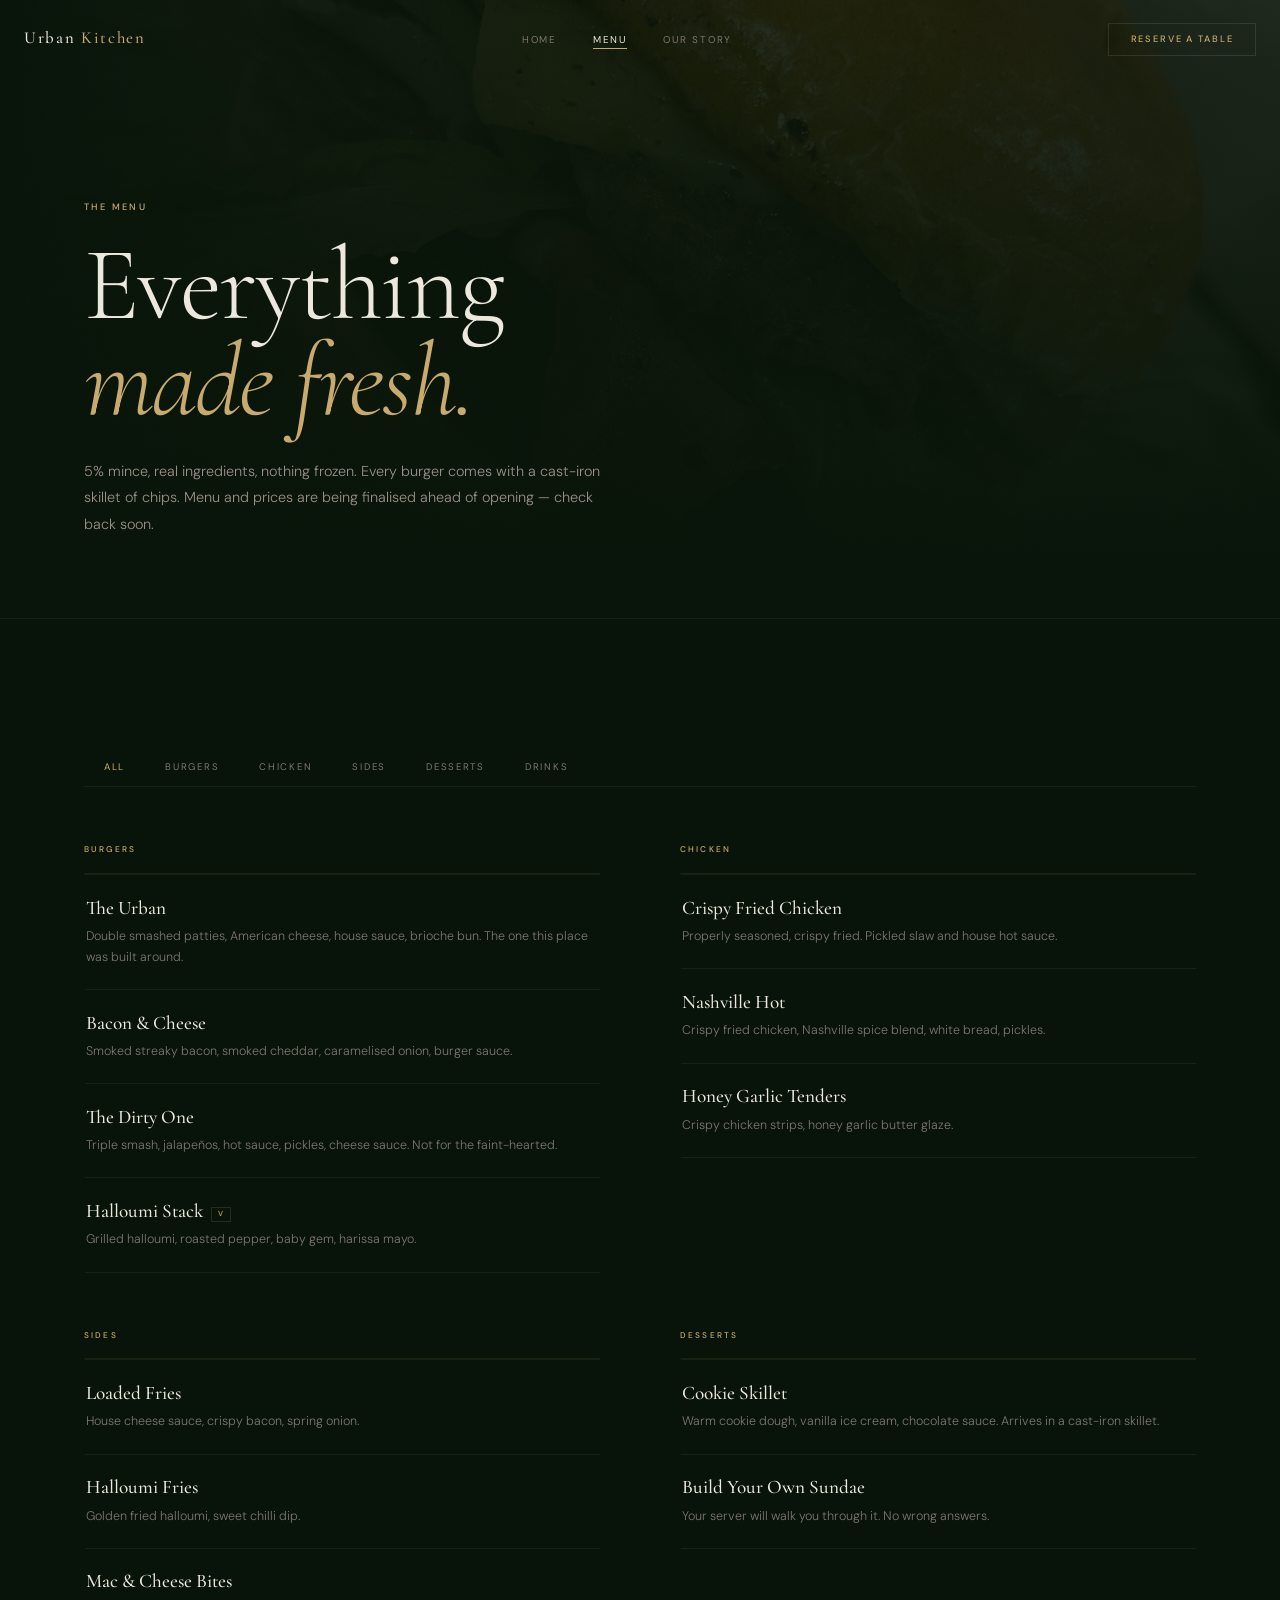
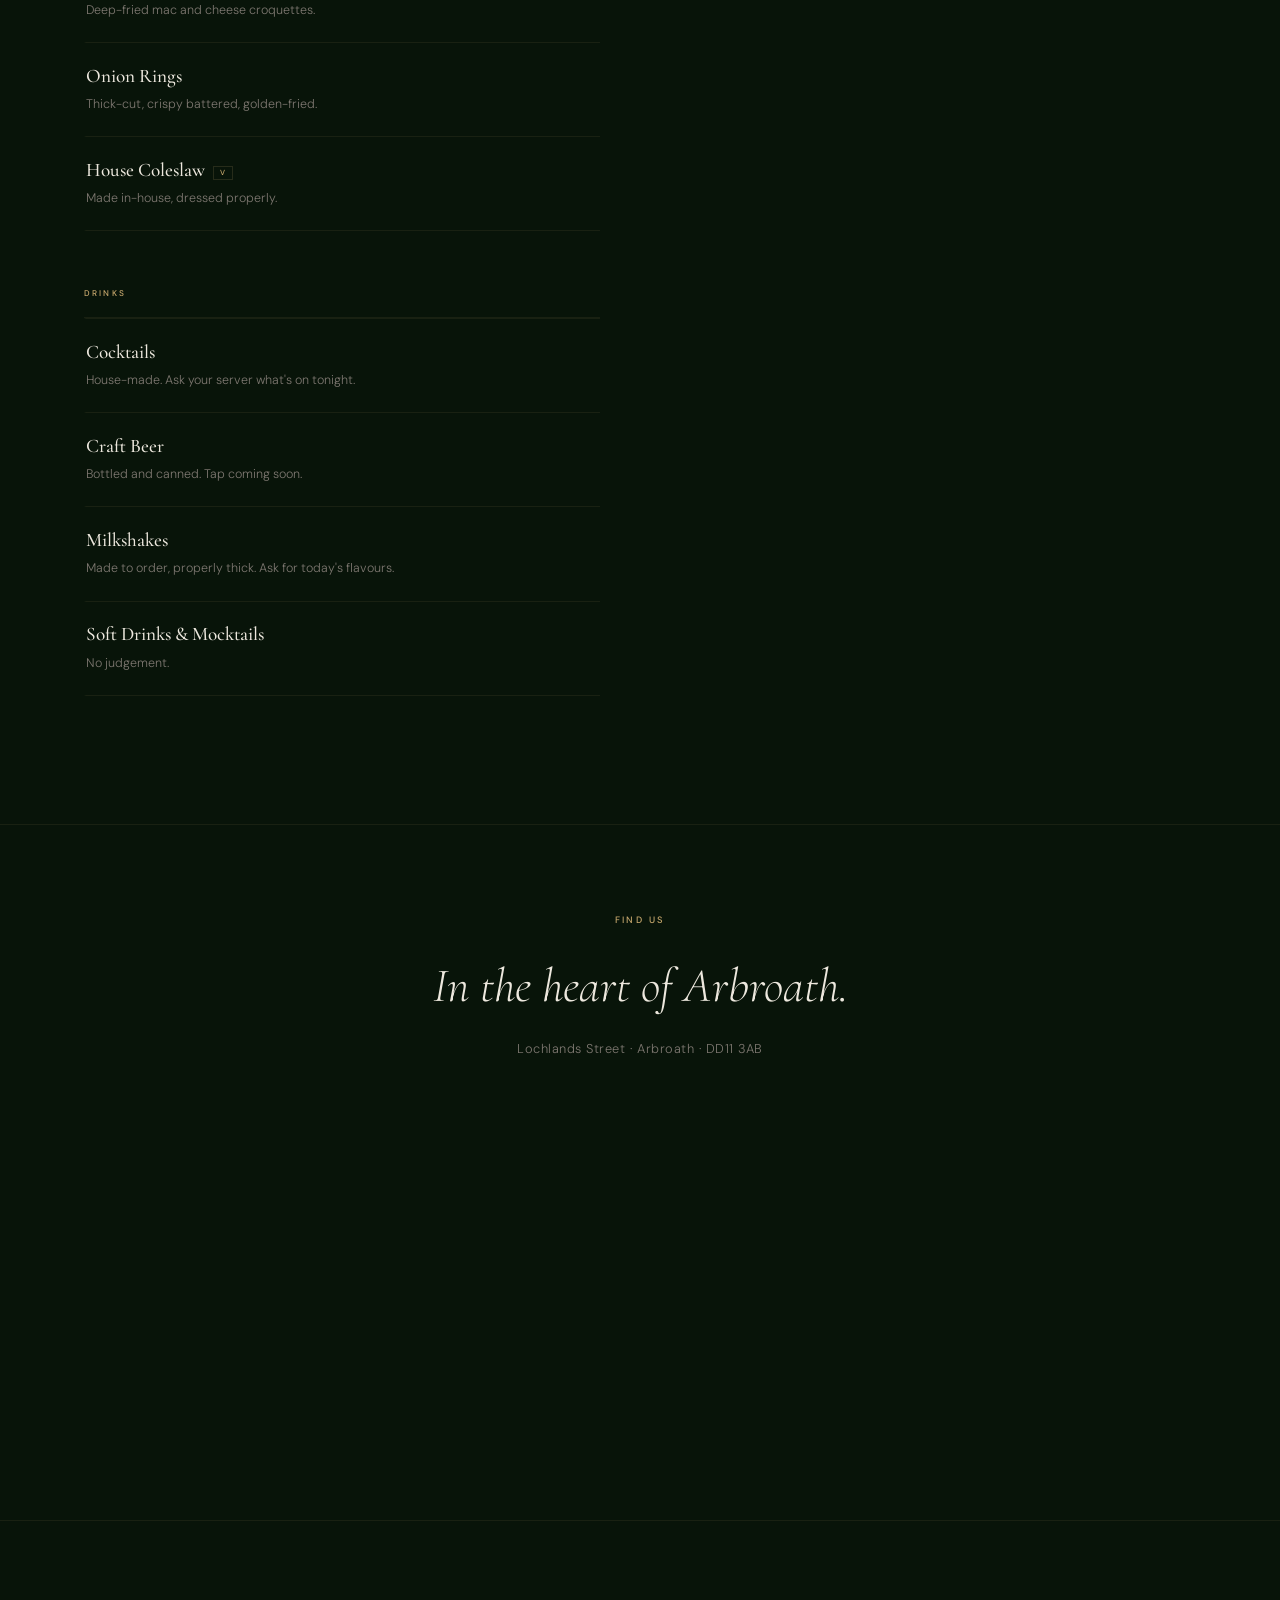
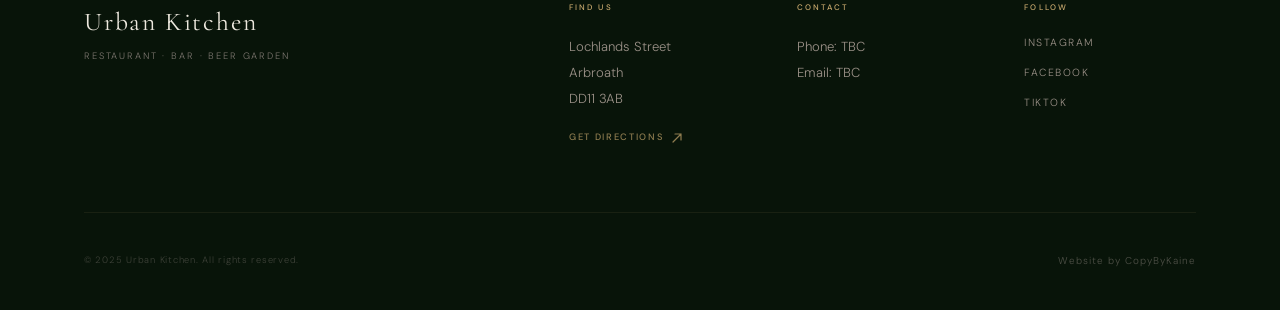
==== menu.html @ 7e3f3973 "feat: split into multi-page site (Home / Menu / Our Story) + map - Extract shared CSS to styles.css " ====
<!DOCTYPE html>
<html lang="en">
<head>
  <meta charset="UTF-8">
  <meta name="viewport" content="width=device-width, initial-scale=1.0">
  <meta name="robots" content="noindex, nofollow">
  <meta name="description" content="The Urban Kitchen menu — smash burgers, crispy fried chicken, loaded fries, desserts and drinks. Arbroath.">
  <meta name="theme-color" content="#081409">
  <title>Menu — Urban Kitchen, Arbroath</title>

  <link rel="preconnect" href="https://fonts.googleapis.com">
  <link rel="preconnect" href="https://fonts.gstatic.com" crossorigin>
  <link href="https://fonts.googleapis.com/css2?family=Cormorant+Garamond:ital,wght@0,300;0,400;0,500;0,600;1,300;1,400;1,500;1,600&family=DM+Sans:opsz,wght@9..40,300;9..40,400;9..40,500&display=swap" rel="stylesheet">
  <link rel="stylesheet" href="styles.css">
</head>
<body>

  <!-- NAV -->
  <nav class="nav scrolled" id="site-nav" aria-label="Site navigation">
    <a href="index.html" class="nav__logo">Urban <em>Kitchen</em></a>
    <ul class="nav__links">
      <li><a href="index.html">Home</a></li>
      <li><a href="menu.html" class="is-active">Menu</a></li>
      <li><a href="story.html">Our Story</a></li>
    </ul>
    <div class="nav__right">
      <a href="https://api.leadconnectorhq.com/widget/booking/ij1mbfDBCn9wXz13ZR1b" target="_blank" rel="noopener noreferrer" class="nav__book">Reserve a Table</a>
    </div>
    <button class="nav__burger" id="burger" aria-label="Open menu" aria-expanded="false" aria-controls="mobile-overlay">
      <span></span><span></span><span></span>
    </button>
  </nav>

  <!-- Mobile overlay -->
  <div class="overlay" id="mobile-overlay" role="dialog" aria-modal="true" aria-label="Navigation">
    <button class="overlay__close" id="overlay-close" aria-label="Close menu">&#x2715;</button>
    <a href="index.html" data-close>Home</a>
    <a href="menu.html"  data-close>Menu</a>
    <a href="story.html" data-close>Our Story</a>
    <a href="https://api.leadconnectorhq.com/widget/booking/ij1mbfDBCn9wXz13ZR1b" target="_blank" rel="noopener noreferrer" data-close class="overlay__cta">Reserve a Table</a>
  </div>


  <!-- PAGE HERO -->
  <header class="page-hero grain" aria-labelledby="menu-h1">
    <div class="page-hero__bg" style="background-image:url('bacon burger.jpg')" aria-hidden="true"></div>
    <div class="container page-hero__inner">
      <span class="eyebrow fu">The Menu</span>
      <h1 class="page-hero__title" id="menu-h1">
        Everything<br><em>made fresh.</em>
      </h1>
      <p class="page-hero__sub fu">
        5% mince, real ingredients, nothing frozen. Every burger comes with a
        cast-iron skillet of chips. Menu and prices are being finalised ahead of
        opening — check back soon.
      </p>
    </div>
  </header>


  <!-- MENU -->
  <section class="menu-wrap" id="menu" aria-label="Full menu">
    <div class="container">

      <div class="menu__tabs" role="tablist" aria-label="Filter menu by category">
        <button class="menu__tab active" role="tab" aria-selected="true"  data-filter="all">All</button>
        <button class="menu__tab" role="tab" aria-selected="false" data-filter="burgers">Burgers</button>
        <button class="menu__tab" role="tab" aria-selected="false" data-filter="chicken">Chicken</button>
        <button class="menu__tab" role="tab" aria-selected="false" data-filter="sides">Sides</button>
        <button class="menu__tab" role="tab" aria-selected="false" data-filter="desserts">Desserts</button>
        <button class="menu__tab" role="tab" aria-selected="false" data-filter="drinks">Drinks</button>
      </div>

      <div class="menu__body">

        <!-- BURGERS -->
        <div class="menu-cat" data-section="burgers">
          <p class="menu-cat__label">Burgers</p>
          <ul class="menu-list">
            <li class="menu-item">
              <p class="menu-item__name">The Urban</p>
              <p class="menu-item__desc">Double smashed patties, American cheese, house sauce, brioche bun. The one this place was built around.</p>
            </li>
            <li class="menu-item">
              <p class="menu-item__name">Bacon &amp; Cheese</p>
              <p class="menu-item__desc">Smoked streaky bacon, smoked cheddar, caramelised onion, burger sauce.</p>
            </li>
            <li class="menu-item">
              <p class="menu-item__name">The Dirty One</p>
              <p class="menu-item__desc">Triple smash, jalape&ntilde;os, hot sauce, pickles, cheese sauce. Not for the faint-hearted.</p>
            </li>
            <li class="menu-item">
              <p class="menu-item__name">Halloumi Stack <span class="badge">V</span></p>
              <p class="menu-item__desc">Grilled halloumi, roasted pepper, baby gem, harissa mayo.</p>
            </li>
          </ul>
        </div>

        <!-- CHICKEN -->
        <div class="menu-cat" data-section="chicken">
          <p class="menu-cat__label">Chicken</p>
          <ul class="menu-list">
            <li class="menu-item">
              <p class="menu-item__name">Crispy Fried Chicken</p>
              <p class="menu-item__desc">Properly seasoned, crispy fried. Pickled slaw and house hot sauce.</p>
            </li>
            <li class="menu-item">
              <p class="menu-item__name">Nashville Hot</p>
              <p class="menu-item__desc">Crispy fried chicken, Nashville spice blend, white bread, pickles.</p>
            </li>
            <li class="menu-item">
              <p class="menu-item__name">Honey Garlic Tenders</p>
              <p class="menu-item__desc">Crispy chicken strips, honey garlic butter glaze.</p>
            </li>
          </ul>
        </div>

        <!-- SIDES -->
        <div class="menu-cat" data-section="sides">
          <p class="menu-cat__label">Sides</p>
          <ul class="menu-list">
            <li class="menu-item">
              <p class="menu-item__name">Loaded Fries</p>
              <p class="menu-item__desc">House cheese sauce, crispy bacon, spring onion.</p>
            </li>
            <li class="menu-item">
              <p class="menu-item__name">Halloumi Fries</p>
              <p class="menu-item__desc">Golden fried halloumi, sweet chilli dip.</p>
            </li>
            <li class="menu-item">
              <p class="menu-item__name">Mac &amp; Cheese Bites</p>
              <p class="menu-item__desc">Deep-fried mac and cheese croquettes.</p>
            </li>
            <li class="menu-item">
              <p class="menu-item__name">Onion Rings</p>
              <p class="menu-item__desc">Thick-cut, crispy battered, golden-fried.</p>
            </li>
            <li class="menu-item">
              <p class="menu-item__name">House Coleslaw <span class="badge">V</span></p>
              <p class="menu-item__desc">Made in-house, dressed properly.</p>
            </li>
          </ul>
        </div>

        <!-- DESSERTS -->
        <div class="menu-cat" data-section="desserts">
          <p class="menu-cat__label">Desserts</p>
          <ul class="menu-list">
            <li class="menu-item">
              <p class="menu-item__name">Cookie Skillet</p>
              <p class="menu-item__desc">Warm cookie dough, vanilla ice cream, chocolate sauce. Arrives in a cast-iron skillet.</p>
            </li>
            <li class="menu-item">
              <p class="menu-item__name">Build Your Own Sundae</p>
              <p class="menu-item__desc">Your server will walk you through it. No wrong answers.</p>
            </li>
          </ul>
        </div>

        <!-- DRINKS -->
        <div class="menu-cat" data-section="drinks">
          <p class="menu-cat__label">Drinks</p>
          <ul class="menu-list">
            <li class="menu-item">
              <p class="menu-item__name">Cocktails</p>
              <p class="menu-item__desc">House-made. Ask your server what's on tonight.</p>
            </li>
            <li class="menu-item">
              <p class="menu-item__name">Craft Beer</p>
              <p class="menu-item__desc">Bottled and canned. Tap coming soon.</p>
            </li>
            <li class="menu-item">
              <p class="menu-item__name">Milkshakes</p>
              <p class="menu-item__desc">Made to order, properly thick. Ask for today's flavours.</p>
            </li>
            <li class="menu-item">
              <p class="menu-item__name">Soft Drinks &amp; Mocktails</p>
              <p class="menu-item__desc">No judgement.</p>
            </li>
          </ul>
        </div>

      </div><!-- /menu__body -->
    </div>
  </section>


  <!-- MAP — find us -->
  <section class="map-section" aria-labelledby="map-h2">
    <div class="container">
      <div class="map-section__hd">
        <span class="eyebrow fu">Find Us</span>
        <h2 class="map-section__title fu" id="map-h2">In the heart of Arbroath.</h2>
        <p class="map-section__addr fu">Lochlands Street &middot; Arbroath &middot; DD11 3AB</p>
      </div>
    </div>
    <div class="map-embed">
      <iframe
        src="https://www.google.com/maps/embed?pb=!1m18!1m12!1m3!1d270.77246040102426!2d-2.592514454040953!3d56.55994245155398!2m3!1f0!2f0!3f0!3m2!1i1024!2i768!4f13.1!3m3!1m2!1s0x48868d01b06138b3%3A0x913e512401b56e93!2sUrban%20Kitchen%20Co.!5e0!3m2!1sen!2suk!4v1789481723830!5m2!1sen!2suk"
        title="Urban Kitchen location on Google Maps"
        allowfullscreen=""
        loading="lazy"
        referrerpolicy="strict-origin-when-cross-origin"></iframe>
    </div>
  </section>


  <!-- FOOTER -->
  <footer class="footer" id="contact">
    <div class="container">
      <div class="footer__grid">
        <div>
          <p class="footer__brand-name">Urban Kitchen</p>
          <p class="footer__brand-tag">Restaurant &middot; Bar &middot; Beer Garden</p>
        </div>
        <div>
          <p class="footer__col-head">Find Us</p>
          <address class="footer__address">
            Lochlands Street<br>
            Arbroath<br>
            DD11 3AB
          </address>
          <a href="https://maps.app.goo.gl/YBmHEdn59qhEpRiz7" target="_blank" rel="noopener noreferrer" class="footer__directions">
            Get Directions
            <svg width="10" height="10" viewBox="0 0 10 10" fill="none" aria-hidden="true">
              <path d="M1 9L9 1M9 1H3M9 1V7" stroke="currentColor" stroke-width="1.2" stroke-linecap="round" stroke-linejoin="round"/>
            </svg>
          </a>
        </div>
        <div>
          <p class="footer__col-head">Contact</p>
          <div class="footer__contact">
            <p><a href="tel:TBC">Phone: TBC</a></p>
            <p><a href="mailto:TBC">Email: TBC</a></p>
          </div>
        </div>
        <div>
          <p class="footer__col-head">Follow</p>
          <nav class="footer__socials" aria-label="Social media">
            <a href="https://www.instagram.com/urban.kitchen.arbroath/" target="_blank" rel="noopener noreferrer">Instagram</a>
            <a href="https://www.facebook.com/p/Urban-Kitchen-61561633822384/" target="_blank" rel="noopener noreferrer">Facebook</a>
            <a href="https://www.tiktok.com/@the.tattooed.baker" target="_blank" rel="noopener noreferrer">TikTok</a>
          </nav>
        </div>
      </div>

      <div class="footer__bottom">
        <p class="footer__legal">&copy; 2025 Urban Kitchen. All rights reserved.</p>
        <p class="footer__credit"><a href="https://copybykaine.com" target="_blank" rel="noopener noreferrer">Website by CopyByKaine</a></p>
      </div>
    </div>
  </footer>

  <script src="main.js"></script>
</body>
</html>
---- styles.css ----
/* ================================================
       TOKENS
    ================================================ */
    :root {
      --bg:          #081409;
      --bg-raise:    #0C1D0E;
      --bg-card:     #122A15;
      --gold:        #C8A96E;
      --gold-dim:    rgba(200,169,110,0.08);
      --gold-border: rgba(200,169,110,0.16);
      --text:        #EDE8DE;
      --text-mid:    #9A9087;
      --text-muted:  #7D7770;
      --border:      rgba(200,169,110,0.09);
      --fd:          'Cormorant Garamond', Georgia, serif;
      --fb:          'DM Sans', system-ui, sans-serif;
      --expo:        cubic-bezier(0.87, 0, 0.13, 1);
      --out:         cubic-bezier(0.16, 1, 0.3, 1);
    }

    /* ================================================
       RESET
    ================================================ */
    *, *::before, *::after { box-sizing: border-box; margin: 0; padding: 0; }
    html  { scroll-behavior: smooth; overflow-x: hidden; }
    body  {
      background: var(--bg);
      color: var(--text);
      font-family: var(--fb);
      font-weight: 300;
      line-height: 1.65;
      -webkit-font-smoothing: antialiased;
      overflow-x: hidden;
    }
    img    { display: block; max-width: 100%; height: 100%; object-fit: cover; }
    a      { color: inherit; text-decoration: none; }
    ul     { list-style: none; }
    button { cursor: pointer; background: none; border: none; font: inherit; color: inherit; }
    address { font-style: normal; }

    ::-webkit-scrollbar       { width: 3px; }
    ::-webkit-scrollbar-track { background: var(--bg); }
    ::-webkit-scrollbar-thumb { background: var(--gold-border); }

    /* ================================================
       FOCUS STATES (the invisible expensive stuff)
    ================================================ */
    :focus-visible {
      outline: 2px solid var(--gold);
      outline-offset: 3px;
    }

    /* ================================================
       LAYOUT
    ================================================ */
    .container {
      width: 100%;
      max-width: 1160px;
      margin: 0 auto;
      padding: 0 1.5rem;
    }

    /* ================================================
       TYPE UTILS
    ================================================ */
    .eyebrow {
      font-family: var(--fb);
      font-size: 0.58rem;
      font-weight: 500;
      letter-spacing: 0.26em;
      text-transform: uppercase;
      color: var(--gold);
    }

    /* ================================================
       GRAIN TEXTURE
    ================================================ */
    .grain {
      position: relative;
    }
    .grain::before {
      content: '';
      position: absolute;
      inset: 0;
      pointer-events: none;
      z-index: 3;
      opacity: 0.45;
      background-image: url("data:image/svg+xml,%3Csvg xmlns='http://www.w3.org/2000/svg' width='250' height='250'%3E%3Cfilter id='g'%3E%3CfeTurbulence type='fractalNoise' baseFrequency='0.8' numOctaves='4' stitchTiles='stitch'/%3E%3C/filter%3E%3Crect width='250' height='250' filter='url(%23g)' opacity='0.07'/%3E%3C/svg%3E");
      background-size: 180px 180px;
      mix-blend-mode: overlay;
    }

    /* ================================================
       ANIMATION SYSTEM

       Three types:
       1. .line-reveal  — headline lines slide up from clip mask
       2. .img-reveal   — images sweep in left → right (clip-path)
       3. .fade-up      — soft fade + rise for body text / utility
    ================================================ */

    /* Line reveal: wrap each line in .lr > .lri */
    .lr  { overflow: hidden; display: block; }
    .lri {
      display: block;
      transform: translateY(105%);
      transition: transform 1.1s var(--out);
    }
    .in .lri { transform: translateY(0); }

    /* Stagger helpers for .lri children */
    .in .lri:nth-child(2) { transition-delay: 0.10s; }
    .in .lri:nth-child(3) { transition-delay: 0.18s; }
    .in .lri:nth-child(4) { transition-delay: 0.26s; }

    /* Image reveal: wrap <img> in .ir */
    .ir {
      overflow: hidden;
      position: relative;
    }
    .ir img,
    .ir .ph {
      clip-path: inset(0 100% 0 0);
      transform: scale(1.06);
      transition:
        clip-path 1.5s var(--expo),
        transform  1.5s var(--expo);
      will-change: clip-path, transform;
    }
    .ir.in img,
    .ir.in .ph {
      clip-path: inset(0 0% 0 0);
      transform: scale(1);
    }

    /* Fade-up: for body text, eyebrows, sub-lines
       translateY kept small so it reads as a settle, not a slide */
    .fu {
      opacity: 0;
      transform: translateY(14px);
      transition:
        opacity   0.75s var(--out),
        transform 0.75s var(--out);
    }
    .in .fu,
    .fu.in { opacity: 1; transform: none; }

    /* Delay helpers that work on .fu children too */
    .d1 { transition-delay: 0.08s !important; }
    .d2 { transition-delay: 0.16s !important; }
    .d3 { transition-delay: 0.26s !important; }
    .d4 { transition-delay: 0.38s !important; }
    .d5 { transition-delay: 0.50s !important; }

    /* Wrap: groups so one observer fires children */
    .anim-group {}

    @media (prefers-reduced-motion: reduce) {
      .lr .lri,
      .ir img, .ir .ph,
      .fu {
        transition: none !important;
        transform: none !important;
        clip-path: none !important;
        opacity: 1 !important;
      }
    }

    /* ================================================
       PLACEHOLDER (dark rectangle for images)
    ================================================ */
    .ph {
      width: 100%;
      height: 100%;
      background: var(--bg-card);
      display: block;
      position: absolute;
      inset: 0;
    }
    .ph-label {
      position: absolute;
      bottom: 0.75rem;
      left: 0.85rem;
      font-size: 0.5rem;
      letter-spacing: 0.14em;
      text-transform: uppercase;
      color: var(--text-muted);
      opacity: 0.45;
      z-index: 2;
      pointer-events: none;
    }

    /* ================================================
       NAV
    ================================================ */
    .nav {
      position: fixed;
      inset: 0 0 auto;
      z-index: 50;
      display: flex;
      align-items: center;
      justify-content: space-between;
      padding: 1.5rem;
      transition: padding .35s ease, background .4s ease, border-color .4s ease, backdrop-filter .4s ease;
      border-bottom: 1px solid transparent;
    }
    .nav.scrolled {
      background: rgba(8,20,9,.90);
      backdrop-filter: blur(18px);
      -webkit-backdrop-filter: blur(18px);
      padding-top: 1rem;
      padding-bottom: 1rem;
      border-bottom-color: var(--border);
    }
    .nav__logo {
      font-family: var(--fd);
      font-size: 1.05rem;
      font-weight: 500;
      letter-spacing: 0.1em;
      color: var(--text);
    }
    .nav__logo em { font-style: normal; color: var(--gold); }
    .nav__links {
      display: none;
      align-items: center;
      gap: 2.25rem;
    }
    .nav__links a {
      font-size: 0.62rem;
      font-weight: 400;
      letter-spacing: 0.18em;
      text-transform: uppercase;
      color: var(--text-muted);
      position: relative;
      transition: color .25s;
    }
    .nav__links a::after {
      content: '';
      position: absolute;
      bottom: -3px; left: 0;
      width: 0; height: 1px;
      background: var(--gold);
      transition: width .35s var(--out);
    }
    .nav__links a:hover { color: var(--text); }
    .nav__links a:hover::after { width: 100%; }
    .nav__right { display: none; }
    .nav__book {
      font-family: var(--fb);
      font-size: 0.58rem;
      font-weight: 500;
      letter-spacing: 0.2em;
      text-transform: uppercase;
      color: var(--gold);
      border: 1px solid var(--gold-border);
      padding: 0.58rem 1.35rem;
      transition: background .2s, border-color .2s;
    }
    .nav__book:hover { background: var(--gold-dim); border-color: rgba(200,169,110,.4); }
    .nav__burger {
      display: flex;
      flex-direction: column;
      gap: 5px;
      padding: 6px 2px;
    }
    .nav__burger span {
      display: block;
      height: 1px;
      background: var(--text);
      transition: width .2s;
    }
    .nav__burger span:nth-child(1) { width: 22px; }
    .nav__burger span:nth-child(2) { width: 14px; }
    .nav__burger span:nth-child(3) { width: 22px; }
    .nav__burger:hover span { width: 22px; }
    @media (min-width: 1024px) {
      .nav__links { display: flex; }
      .nav__right  { display: block; }
      .nav__burger { display: none; }
    }

    /* ================================================
       MOBILE OVERLAY
    ================================================ */
    .overlay {
      position: fixed;
      inset: 0;
      z-index: 52;
      background: var(--bg);
      display: flex;
      flex-direction: column;
      align-items: center;
      justify-content: center;
      gap: 1.75rem;
      opacity: 0;
      pointer-events: none;
      transition: opacity .35s ease;
    }
    .overlay.open { opacity: 1; pointer-events: all; }
    .overlay__close {
      position: absolute;
      top: 1.5rem; right: 1.5rem;
      font-size: 1rem;
      color: var(--text-muted);
      padding: .5rem;
      transition: color .2s;
    }
    .overlay__close:hover { color: var(--text); }
    .overlay a {
      font-family: var(--fd);
      font-size: clamp(2.8rem, 10vw, 5rem);
      font-weight: 300;
      color: var(--text);
      letter-spacing: 0.02em;
      opacity: 0;
      transform: translateY(16px);
      transition: color .2s, opacity .4s var(--out), transform .4s var(--out);
    }
    .overlay.open a { opacity: 1; transform: none; }
    .overlay.open a:nth-child(2) { transition-delay: .06s; }
    .overlay.open a:nth-child(3) { transition-delay: .12s; }
    .overlay.open a:nth-child(4) { transition-delay: .18s; }
    .overlay.open a:nth-child(5) { transition-delay: .24s; }
    .overlay a:hover { color: var(--gold); }
    .overlay__cta {
      font-size: 0.65rem !important;
      font-family: var(--fb) !important;
      letter-spacing: 0.22em !important;
      color: var(--gold) !important;
    }

    /* ================================================
       HERO
    ================================================ */
    .hero {
      position: relative;
      min-height: 100svh;
      display: flex;
      align-items: flex-end;
      padding-bottom: clamp(4rem, 10vw, 8rem);
      overflow: hidden;
    }
    .hero__bg {
      position: absolute;
      inset: 0;
      will-change: transform;
      background:
        radial-gradient(ellipse 90% 65% at 60% 30%, rgba(12,29,14,.78) 0%, transparent 65%),
        radial-gradient(ellipse 110% 90% at 20% 80%, rgba(8,20,9,.85) 0%, transparent 55%),
        url('building exterior.png') center/cover no-repeat;
    }
    /* Bottom + left gradient overlay — pulls hero into page */
    .hero__veil {
      position: absolute;
      inset: 0;
      background:
        linear-gradient(to top,  var(--bg) 0%, rgba(8,20,9,.3) 38%, transparent 65%),
        linear-gradient(to right, var(--bg) 0%, transparent 55%);
      z-index: 1;
    }
    .hero__content {
      position: relative;
      z-index: 2;
      width: 100%;
    }

    /* Hero headline: words slide up from clip masks  */
    .hero__pre {
      display: block;
      font-size: 0.58rem;
      font-weight: 400;
      letter-spacing: 0.26em;
      text-transform: uppercase;
      color: var(--gold);
      margin-bottom: 1.75rem;
      opacity: 0;
      animation: hFadeUp .8s .2s var(--out) forwards;
    }
    .hero__hl {
      font-family: var(--fd);
      font-size: clamp(3.8rem, 13vw, 9.5rem);
      font-weight: 300;
      line-height: 0.88;
      letter-spacing: -0.02em;
      color: var(--text);
      margin-bottom: 2.5rem;
    }
    /* Each line: overflow:hidden clip mask. padding-bottom preserves descenders (g, y, p) */
    .hero__hl .hl {
      display: block;
      overflow: hidden;
      padding-bottom: 0.18em;
      margin-bottom: -0.18em;
    }
    .hero__hl .hli {
      display: block;
      transform: translateY(108%);
      animation: slideUp 1.1s var(--out) forwards;
    }
    .hero__hl .hl:nth-child(1) .hli { animation-delay: .35s; }
    .hero__hl .hl:nth-child(2) .hli { animation-delay: .50s; }
    .hero__hl .hl:nth-child(3) .hli { animation-delay: .63s; }
    .hero__hl em { font-style: italic; color: var(--gold); }

    .hero__meta {
      font-size: 0.72rem;
      font-weight: 300;
      letter-spacing: 0.16em;
      color: var(--text-muted);
      margin-bottom: 2.75rem;
      opacity: 0;
      animation: hFadeUp .8s .85s var(--out) forwards;
    }
    .hero__actions {
      display: flex;
      align-items: center;
      flex-wrap: wrap;
      gap: 1.5rem;
      opacity: 0;
      animation: hFadeUp .8s 1.0s var(--out) forwards;
    }

    @keyframes slideUp  { to { transform: translateY(0); } }
    @keyframes hFadeUp  { from { opacity:0; transform: translateY(22px); } to { opacity:1; transform:none; } }

    /* Scroll indicator */
    .hero__scroll {
      position: absolute;
      bottom: 2.5rem; right: 1.5rem;
      z-index: 2;
      display: flex;
      flex-direction: column;
      align-items: center;
      gap: .6rem;
      opacity: 0;
      animation: hFadeUp .6s 1.5s ease forwards;
    }
    .hero__scroll-line {
      width: 1px;
      height: 50px;
      background: linear-gradient(to bottom, var(--gold), transparent);
      transform-origin: top;
      animation: scrollLine 2.4s 1.8s ease-in-out infinite;
    }
    .hero__scroll-label {
      font-size: 0.48rem;
      letter-spacing: 0.24em;
      text-transform: uppercase;
      color: var(--text-muted);
      writing-mode: vertical-rl;
    }
    @keyframes scrollLine {
      0%         { transform: scaleY(0); transform-origin: top;    opacity: 0; }
      45%        { transform: scaleY(1); transform-origin: top;    opacity: 1; }
      50%        { transform-origin: bottom; }
      100%       { transform: scaleY(0); transform-origin: bottom; opacity: 0; }
    }

    /* ================================================
       BUTTONS
    ================================================ */
    .btn {
      display: inline-block;
      font-family: var(--fb);
      font-size: 0.62rem;
      font-weight: 500;
      letter-spacing: 0.2em;
      text-transform: uppercase;
    }
    .btn-gold {
      background: var(--gold);
      color: var(--bg);
      padding: .95rem 2.25rem;
      position: relative;
      overflow: hidden;
      transition: opacity .25s;
    }
    .btn-gold::after {
      content: '';
      position: absolute;
      top: 0; left: -80%;
      width: 60%;
      height: 100%;
      background: linear-gradient(90deg, transparent, rgba(255,255,255,.22), transparent);
      transition: left .55s ease;
    }
    .btn-gold:hover { opacity: .88; }
    .btn-gold:hover::after { left: 140%; }

    .btn-ghost {
      color: var(--text-mid);
      padding: .95rem 0;
      border-bottom: 1px solid var(--border);
      transition: color .2s, border-color .2s;
    }
    .btn-ghost:hover { color: var(--text); border-color: rgba(200,169,110,.35); }

    /* ================================================
       MARQUEE
    ================================================ */
    .marquee {
      overflow: hidden;
      white-space: nowrap;
      border-top: 1px solid var(--border);
      border-bottom: 1px solid var(--border);
      padding: 1.1rem 0;
    }
    .marquee__track {
      display: inline-flex;
      animation: mscroll 32s linear infinite;
      will-change: transform;
    }
    .marquee:hover .marquee__track { animation-play-state: paused; }
    .marquee__item {
      font-family: var(--fd);
      font-size: clamp(.9rem,2vw,1.05rem);
      font-style: italic;
      font-weight: 300;
      color: var(--text-muted);
      padding: 0 2.5rem;
      flex-shrink: 0;
    }
    .marquee__dot { color: var(--gold); font-style: normal; margin-left: 2.5rem; }
    @keyframes mscroll { to { transform: translateX(-50%); } }

    /* ================================================
       ABOUT
    ================================================ */
    .about { padding: 9rem 0 8rem; }
    .about__grid {
      display: grid;
      grid-template-columns: 1fr;
      gap: 5rem;
      align-items: start;
    }
    @media (min-width: 768px) {
      .about__grid {
        grid-template-columns: 5fr 4fr;
        gap: 7rem;
      }
    }
    .about__label {
      display: flex;
      align-items: center;
      gap: 1.25rem;
      margin-bottom: 2.5rem;
    }
    .about__label::after {
      content: '';
      flex: 1;
      max-width: 56px;
      height: 1px;
      background: var(--gold-border);
    }
    .about__quote {
      font-family: var(--fd);
      font-size: clamp(2rem, 5.5vw, 3.5rem);
      font-weight: 300;
      font-style: italic;
      line-height: 1.18;
      color: var(--text);
      margin-bottom: 2.25rem;
    }
    .about__quote em { color: var(--gold); }
    .about__body {
      font-size: .875rem;
      font-weight: 300;
      line-height: 1.9;
      color: var(--text-mid);
      max-width: 420px;
    }
    /* Image mosaic */
    .about__mosaic {
      display: grid;
      grid-template-columns: 1fr 1fr;
      grid-template-rows: auto auto;
      gap: .625rem;
    }
    .about__img {
      position: relative;
      overflow: hidden;
    }
    .about__img--wide {
      grid-column: 1 / -1;
      padding-bottom: 58%;
      /* interior.jpg */
    }
    .about__img--tall  { padding-bottom: 130%; }
    .about__img--sq    { padding-bottom: 100%; }
    .about__img img {
      position: absolute;
      inset: 0;
      width: 100%;
      height: 100%;
      object-fit: cover;
    }

    /* ================================================
       STATEMENT
    ================================================ */
    .statement {
      padding: 7rem 0;
      border-top: 1px solid var(--border);
      border-bottom: 1px solid var(--border);
    }
    .statement__text {
      font-family: var(--fd);
      font-size: clamp(2rem, 6.5vw, 5rem);
      font-weight: 300;
      font-style: italic;
      line-height: 1.07;
      letter-spacing: -0.01em;
      color: var(--text);
      max-width: 860px;
    }
    .statement__text em { color: var(--gold); }
    .statement__attr {
      margin-top: 2.5rem;
      font-size: .58rem;
      letter-spacing: .22em;
      text-transform: uppercase;
      color: var(--text-muted);
    }

    /* ================================================
       FOOD GALLERY
    ================================================ */
    .gallery { padding: 5rem 0 7rem; overflow-x: hidden; }
    .gallery__hd {
      display: flex;
      align-items: baseline;
      justify-content: space-between;
      margin-bottom: 2.5rem;
      flex-wrap: wrap;
      gap: 1rem;
    }
    .gallery__title {
      font-family: var(--fd);
      font-size: clamp(1.6rem, 4vw, 2.8rem);
      font-weight: 300;
      font-style: italic;
      color: var(--text);
    }
    .gallery__hint {
      font-size: .6rem;
      letter-spacing: .14em;
      color: var(--text-muted);
      display: none;
    }
    @media (min-width: 600px) { .gallery__hint { display: block; } }

    .gallery__track {
      display: flex;
      gap: 1rem;
      overflow-x: auto;
      scroll-snap-type: x mandatory;
      -webkit-overflow-scrolling: touch;
      scrollbar-width: none;
      cursor: grab;
      padding-bottom: 1rem;
      /* negative margin so items bleed to edge on mobile */
      margin: 0 -1.5rem;
      padding-left: 1.5rem;
      padding-right: 1.5rem;
    }
    .gallery__track::-webkit-scrollbar { display: none; }
    .gallery__track.is-dragging { cursor: grabbing; user-select: none; }

    .gallery__item {
      flex-shrink: 0;
      width: 72vw;
      max-width: 320px;
      scroll-snap-align: start;
      display: flex;
      flex-direction: column;
      gap: .75rem;
    }
    @media (min-width: 640px) {
      .gallery__item { width: 40vw; max-width: 280px; }
    }
    @media (min-width: 1024px) {
      .gallery__item { width: calc((100% - 5rem) / 6); max-width: none; }
    }

    .gallery__img {
      aspect-ratio: 3/4;
      position: relative;
      overflow: hidden;
      background: var(--bg-card);
    }
    .gallery__img img {
      position: absolute;
      inset: 0;
      width: 100%;
      height: 100%;
      object-fit: cover;
      transition: transform .6s var(--out);
    }
    .gallery__item:hover .gallery__img img { transform: scale(1.04); }
    .gallery__img::after {
      content: '';
      position: absolute;
      inset: 0;
      border: 1px solid transparent;
      transition: border-color .35s ease;
      pointer-events: none;
      z-index: 2;
    }
    .gallery__item:hover .gallery__img::after { border-color: var(--gold-border); }
    .gallery__item:hover .gallery__name { color: var(--gold); transition: color .25s; }

    .gallery__name {
      font-family: var(--fd);
      font-size: 1.05rem;
      font-weight: 400;
      color: var(--text);
      letter-spacing: .02em;
    }
    .gallery__cat {
      font-size: .55rem;
      letter-spacing: .2em;
      text-transform: uppercase;
      color: var(--text-muted);
    }

    /* ================================================
       MENU
    ================================================ */
    .menu-wrap { padding: 8rem 0; }
    .menu__hd {
      display: grid;
      grid-template-columns: 1fr;
      gap: 2.5rem;
      margin-bottom: 4.5rem;
      align-items: end;
    }
    @media (min-width: 768px) {
      .menu__hd { grid-template-columns: 1fr 260px; gap: 3rem; }
    }
    .menu__title {
      font-family: var(--fd);
      font-size: clamp(2.5rem, 7vw, 5.5rem);
      font-weight: 300;
      line-height: .95;
      color: var(--text);
      margin-top: 1.25rem;
    }
    .menu__subtitle {
      font-size: .78rem;
      font-weight: 300;
      color: var(--text-muted);
      line-height: 1.8;
    }

    /* Tabs */
    .menu__tabs {
      display: flex;
      overflow-x: auto;
      -ms-overflow-style: none;
      scrollbar-width: none;
      border-bottom: 1px solid var(--border);
      margin-bottom: 3.5rem;
    }
    .menu__tabs::-webkit-scrollbar { display: none; }
    .menu__tab {
      font-size: .6rem;
      font-weight: 400;
      letter-spacing: .18em;
      text-transform: uppercase;
      color: var(--text-muted);
      padding: .75rem 1.25rem;
      white-space: nowrap;
      border-bottom: 1px solid transparent;
      margin-bottom: -1px;
      flex-shrink: 0;
      transition: color .2s, border-color .2s;
    }
    .menu__tab.active  { color: var(--gold); border-bottom-color: var(--gold); }
    .menu__tab:not(.active):hover { color: var(--text); }

    /* Items */
    .menu__body {
      display: grid;
      grid-template-columns: 1fr;
    }
    @media (min-width: 900px) {
      .menu__body { grid-template-columns: 1fr 1fr; column-gap: 5rem; }
    }

    .menu-cat { margin-bottom: 3.5rem; }
    .menu-cat:last-child { margin-bottom: 0; }
    .menu-cat__label {
      font-size: .52rem;
      font-weight: 500;
      letter-spacing: .26em;
      text-transform: uppercase;
      color: var(--gold);
      padding-bottom: 1rem;
      border-bottom: 1px solid var(--border);
    }
    .menu-item {
      padding: 1.35rem 0 1.35rem 0;
      border-bottom: 1px solid var(--border);
      border-left: 2px solid transparent;
      transition: border-left-color .3s ease, padding-left .3s var(--out);
    }
    .menu-item:first-child { border-top: 1px solid var(--border); }
    .menu-item:hover {
      border-left-color: var(--gold);
      padding-left: 0.875rem;
    }
    .menu-item:hover .menu-item__name { color: var(--gold); transition: color .25s; }
    .menu-item__name {
      font-family: var(--fd);
      font-size: 1.2rem;
      font-weight: 500;
      color: var(--text);
      line-height: 1.2;
      display: flex;
      align-items: baseline;
      flex-wrap: wrap;
      gap: .5rem;
    }
    .badge {
      font-family: var(--fb);
      font-size: .46rem;
      font-weight: 500;
      letter-spacing: .1em;
      color: var(--gold);
      border: 1px solid var(--gold-border);
      padding: .12rem .38rem;
      vertical-align: middle;
      position: relative;
      top: -1px;
    }
    .menu-item__desc {
      margin-top: .4rem;
      font-size: .78rem;
      font-weight: 300;
      color: var(--text-muted);
      line-height: 1.65;
    }

    /* Stagger in when filter fires */
    .menu-item.entering {
      animation: itemIn .45s var(--out) both;
    }
    @keyframes itemIn {
      from { opacity: 0; transform: translateY(12px); }
      to   { opacity: 1; transform: none; }
    }

    /* ================================================
       BEER GARDEN
    ================================================ */
    .garden { padding: 9rem 0; }
    .garden__inner {
      display: grid;
      grid-template-columns: 1fr;
      gap: 4.5rem;
      align-items: center;
    }
    @media (min-width: 768px) {
      .garden__inner { grid-template-columns: 1fr 1fr; gap: 7rem; }
    }
    /* Image: garden.jpg */
    .garden__photo {
      position: relative;
      aspect-ratio: 4/3;
      overflow: hidden;
      background: var(--bg-card);
    }
    .garden__photo img { position: absolute; inset: 0; width: 100%; height: 100%; object-fit: cover; }

    .garden__text h2 {
      font-family: var(--fd);
      font-size: clamp(2.5rem, 7vw, 5rem);
      font-weight: 300;
      line-height: 1.0;
      color: var(--text);
      margin: 1.5rem 0 2rem;
    }
    .garden__text p {
      font-size: .875rem;
      font-weight: 300;
      line-height: 1.9;
      color: var(--text-mid);
      max-width: 400px;
    }

    /* ================================================
       BOOKING
    ================================================ */
    .booking {
      padding: 9rem 0;
      border-top: 1px solid var(--border);
      text-align: center;
      position: relative;
      overflow: hidden;
    }
    /* Decorative background word */
    .booking::before {
      content: 'Urban';
      position: absolute;
      bottom: -1rem; left: 50%;
      transform: translateX(-50%);
      font-family: var(--fd);
      font-size: clamp(8rem, 28vw, 20rem);
      font-weight: 600;
      font-style: italic;
      color: var(--text);
      opacity: 0.018;
      pointer-events: none;
      white-space: nowrap;
      letter-spacing: -0.02em;
      line-height: 1;
    }
    .booking__inner { position: relative; z-index: 1; }
    .booking__headline {
      font-family: var(--fd);
      font-size: clamp(3rem, 10vw, 7rem);
      font-weight: 300;
      line-height: .92;
      color: var(--text);
      margin: 1.25rem 0 1.75rem;
    }
    .booking__headline em { font-style: italic; color: var(--gold); }
    .booking__sub {
      font-size: .82rem;
      font-weight: 300;
      color: var(--text-muted);
      margin-bottom: 3rem;
    }
    .booking__embed {
      margin-top: 3rem;
      border: 1px solid var(--border);
      max-width: 820px;
      margin-left: auto;
      margin-right: auto;
      background: var(--bg-raise);
    }

    /* ================================================
       FOOTER
    ================================================ */
    .footer {
      border-top: 1px solid var(--border);
      padding: 5rem 0 2.5rem;
    }
    .footer__grid {
      display: grid;
      grid-template-columns: 1fr;
      gap: 3.5rem;
      margin-bottom: 4rem;
    }
    @media (min-width: 600px) {
      .footer__grid { grid-template-columns: 2fr 1fr 1fr; }
    }
    @media (min-width: 900px) {
      .footer__grid { grid-template-columns: 2.5fr 1fr 1fr 1fr; }
    }
    .footer__brand-name {
      font-family: var(--fd);
      font-size: 1.6rem;
      font-weight: 400;
      letter-spacing: .07em;
      color: var(--text);
      margin-bottom: .4rem;
    }
    .footer__brand-tag {
      font-size: .58rem;
      letter-spacing: .2em;
      text-transform: uppercase;
      color: var(--text-muted);
    }
    .footer__col-head {
      font-size: .5rem;
      font-weight: 500;
      letter-spacing: .26em;
      text-transform: uppercase;
      color: var(--gold);
      margin-bottom: 1.25rem;
    }
    .footer__address,
    .footer__contact {
      font-size: .82rem;
      font-weight: 300;
      line-height: 2;
      color: var(--text-mid);
    }
    .footer__contact a { transition: color .2s; }
    .footer__contact a:hover { color: var(--gold); }
    .footer__socials {
      display: flex;
      flex-direction: column;
      gap: .8rem;
    }
    .footer__socials a {
      font-size: .65rem;
      letter-spacing: .14em;
      text-transform: uppercase;
      color: var(--text-mid);
      transition: color .2s;
    }
    .footer__socials a:hover { color: var(--gold); }
    .footer__directions {
      display: inline-flex;
      align-items: center;
      gap: 0.45rem;
      margin-top: 1.1rem;
      font-size: 0.58rem;
      font-weight: 500;
      letter-spacing: 0.18em;
      text-transform: uppercase;
      color: var(--gold);
      transition: gap .25s var(--out), opacity .2s;
      opacity: .7;
    }
    .footer__directions:hover { gap: 0.75rem; opacity: 1; }
    .footer__bottom {
      padding-top: 2.5rem;
      border-top: 1px solid var(--border);
      display: flex;
      flex-direction: column;
      gap: .5rem;
    }
    @media (min-width: 600px) {
      .footer__bottom { flex-direction: row; justify-content: space-between; }
    }
    .footer__legal {
      font-size: .58rem;
      letter-spacing: .08em;
      color: var(--text-muted);
      opacity: .45;
    }
    .footer__credit {
      font-size: .62rem;
      letter-spacing: .1em;
      color: var(--text-muted);
      opacity: .6;
    }
    .footer__credit a {
      text-decoration: underline;
      text-decoration-color: transparent;
      text-underline-offset: 3px;
      transition: color .25s, text-decoration-color .25s, opacity .25s;
    }
    .footer__credit:hover { opacity: 1; }
    .footer__credit a:hover {
      color: var(--gold);
      text-decoration-color: rgba(200,169,110,.35);
    }

    /* ================================================
       MOBILE-SPECIFIC DECISIONS
       (Genuinely different, not just shrunk)
    ================================================ */
    @media (max-width: 767px) {
      /* Hero: headline left, larger relative to screen */
      .hero__hl { font-size: clamp(3.4rem, 16vw, 5.5rem); }

      /* About: text first on mobile, visual below */
      .about__grid { grid-template-columns: 1fr; }
      .about__visual { order: -1; }
      .about__mosaic { grid-template-columns: 1fr 1fr; }
      .about__img--wide { padding-bottom: 52%; }

      /* Statement: smaller but still impactful */
      .statement { padding: 5rem 0; }

      /* Menu: full width, generous touch targets */
      .menu-item { padding: 1.5rem 0; }
      .menu-item__name { font-size: 1.15rem; }

      /* Garden: visual above text on mobile */
      .garden__inner { gap: 3rem; }
      .garden__photo { aspect-ratio: 16/10; }

      /* Booking: tighter on mobile */
      .booking { padding: 7rem 0; }
    }

    /* ================================================
       NAV — active page state (multi-page)
    ================================================ */
    .nav__links a.is-active { color: var(--text); }
    .nav__links a.is-active::after { width: 100%; }

    /* ================================================
       PAGE HERO (interior pages: Menu, Story)
       Shorter than the home hero; sets the tone then hands off
    ================================================ */
    .page-hero {
      position: relative;
      padding: 12rem 0 5rem;
      overflow: hidden;
      border-bottom: 1px solid var(--border);
    }
    .page-hero__bg {
      position: absolute;
      inset: 0;
      z-index: 0;
      background-position: center;
      background-size: cover;
      background-repeat: no-repeat;
      opacity: 0.28;
    }
    .page-hero::after {
      content: '';
      position: absolute;
      inset: 0;
      z-index: 1;
      background:
        linear-gradient(to bottom, rgba(8,20,9,.6) 0%, var(--bg) 92%),
        linear-gradient(to right, var(--bg) 0%, transparent 60%);
    }
    .page-hero__inner { position: relative; z-index: 2; }
    .page-hero__title {
      font-family: var(--fd);
      font-size: clamp(2.8rem, 9vw, 6.5rem);
      font-weight: 300;
      line-height: .92;
      letter-spacing: -0.02em;
      color: var(--text);
      margin-top: 1.25rem;
    }
    .page-hero__title em { font-style: italic; color: var(--gold); }
    .page-hero__sub {
      margin-top: 1.75rem;
      max-width: 520px;
      font-size: .9rem;
      font-weight: 300;
      line-height: 1.85;
      color: var(--text-mid);
    }

    /* ================================================
       RENO TEASER (home page → links to Story)
    ================================================ */
    .reno {
      padding: 8rem 0;
      border-top: 1px solid var(--border);
    }
    .reno__inner {
      display: grid;
      grid-template-columns: 1fr;
      gap: 3.5rem;
      align-items: center;
    }
    @media (min-width: 768px) {
      .reno__inner { grid-template-columns: 1fr 1fr; gap: 6rem; }
    }
    .reno__photo {
      position: relative;
      aspect-ratio: 4/3;
      overflow: hidden;
      background: var(--bg-card);
    }
    .reno__photo img { position: absolute; inset: 0; width: 100%; height: 100%; object-fit: cover; }
    .reno__title {
      font-family: var(--fd);
      font-size: clamp(2.2rem, 6vw, 4rem);
      font-weight: 300;
      font-style: italic;
      line-height: 1.05;
      color: var(--text);
      margin: 1.5rem 0 1.75rem;
    }
    .reno__title em { color: var(--gold); font-style: italic; }
    .reno__body {
      font-size: .875rem;
      font-weight: 300;
      line-height: 1.9;
      color: var(--text-mid);
      max-width: 440px;
      margin-bottom: 2.25rem;
    }
    .reno__link {
      display: inline-flex;
      align-items: center;
      gap: .6rem;
      font-size: .6rem;
      font-weight: 500;
      letter-spacing: .2em;
      text-transform: uppercase;
      color: var(--gold);
      transition: gap .25s var(--out);
    }
    .reno__link:hover { gap: 1rem; }

    /* ================================================
       STORY PAGE — the renovation journey
    ================================================ */
    .story { padding: 6rem 0 2rem; }
    .story__lead {
      max-width: 720px;
      margin: 0 auto 6rem;
      text-align: center;
    }
    .story__lead p {
      font-family: var(--fd);
      font-size: clamp(1.5rem, 4vw, 2.4rem);
      font-weight: 300;
      font-style: italic;
      line-height: 1.4;
      color: var(--text);
    }
    .story__lead p em { color: var(--gold); }

    /* Alternating narrative blocks */
    .story-block {
      display: grid;
      grid-template-columns: 1fr;
      gap: 2.5rem;
      align-items: center;
      margin-bottom: 6rem;
    }
    @media (min-width: 820px) {
      .story-block { grid-template-columns: 1fr 1fr; gap: 5rem; }
      .story-block--flip .story-block__media { order: 2; }
    }
    .story-block__media {
      position: relative;
      aspect-ratio: 4/3;
      overflow: hidden;
      background: var(--bg-card);
    }
    .story-block__media img { position: absolute; inset: 0; width: 100%; height: 100%; object-fit: cover; }
    .story-block__step {
      font-size: .55rem;
      font-weight: 500;
      letter-spacing: .28em;
      text-transform: uppercase;
      color: var(--gold);
      margin-bottom: 1.1rem;
    }
    .story-block__title {
      font-family: var(--fd);
      font-size: clamp(1.8rem, 4.5vw, 2.9rem);
      font-weight: 300;
      line-height: 1.1;
      color: var(--text);
      margin-bottom: 1.4rem;
    }
    .story-block__body {
      font-size: .875rem;
      font-weight: 300;
      line-height: 1.9;
      color: var(--text-mid);
    }

    /* Social follow row */
    .follow {
      padding: 7rem 0;
      border-top: 1px solid var(--border);
      text-align: center;
    }
    .follow__title {
      font-family: var(--fd);
      font-size: clamp(2rem, 6vw, 3.6rem);
      font-weight: 300;
      font-style: italic;
      color: var(--text);
      margin: 1.25rem 0 1rem;
    }
    .follow__sub {
      font-size: .85rem;
      font-weight: 300;
      color: var(--text-muted);
      max-width: 460px;
      margin: 0 auto 3rem;
    }
    .follow__links {
      display: flex;
      flex-wrap: wrap;
      justify-content: center;
      gap: 1rem;
    }
    .follow__link {
      display: inline-flex;
      align-items: center;
      gap: .55rem;
      font-size: .62rem;
      font-weight: 500;
      letter-spacing: .18em;
      text-transform: uppercase;
      color: var(--text-mid);
      border: 1px solid var(--gold-border);
      padding: .9rem 1.6rem;
      transition: color .25s, border-color .25s, background .25s;
    }
    .follow__link:hover {
      color: var(--gold);
      border-color: rgba(200,169,110,.4);
      background: var(--gold-dim);
    }

    /* ================================================
       MAP — location embed (above footer, all pages)
    ================================================ */
    .map-section {
      border-top: 1px solid var(--border);
    }
    .map-section__hd {
      padding: 5rem 0 2.5rem;
      text-align: center;
    }
    .map-section__title {
      font-family: var(--fd);
      font-size: clamp(1.8rem, 5vw, 3rem);
      font-weight: 300;
      font-style: italic;
      color: var(--text);
      margin: 1rem 0 .75rem;
    }
    .map-section__addr {
      font-size: .8rem;
      font-weight: 300;
      letter-spacing: .04em;
      color: var(--text-muted);
    }
    .map-embed {
      position: relative;
      width: 100%;
      height: 420px;
      filter: grayscale(0.4) contrast(1.05) brightness(0.85);
    }
    .map-embed iframe { width: 100%; height: 100%; border: 0; display: block; }
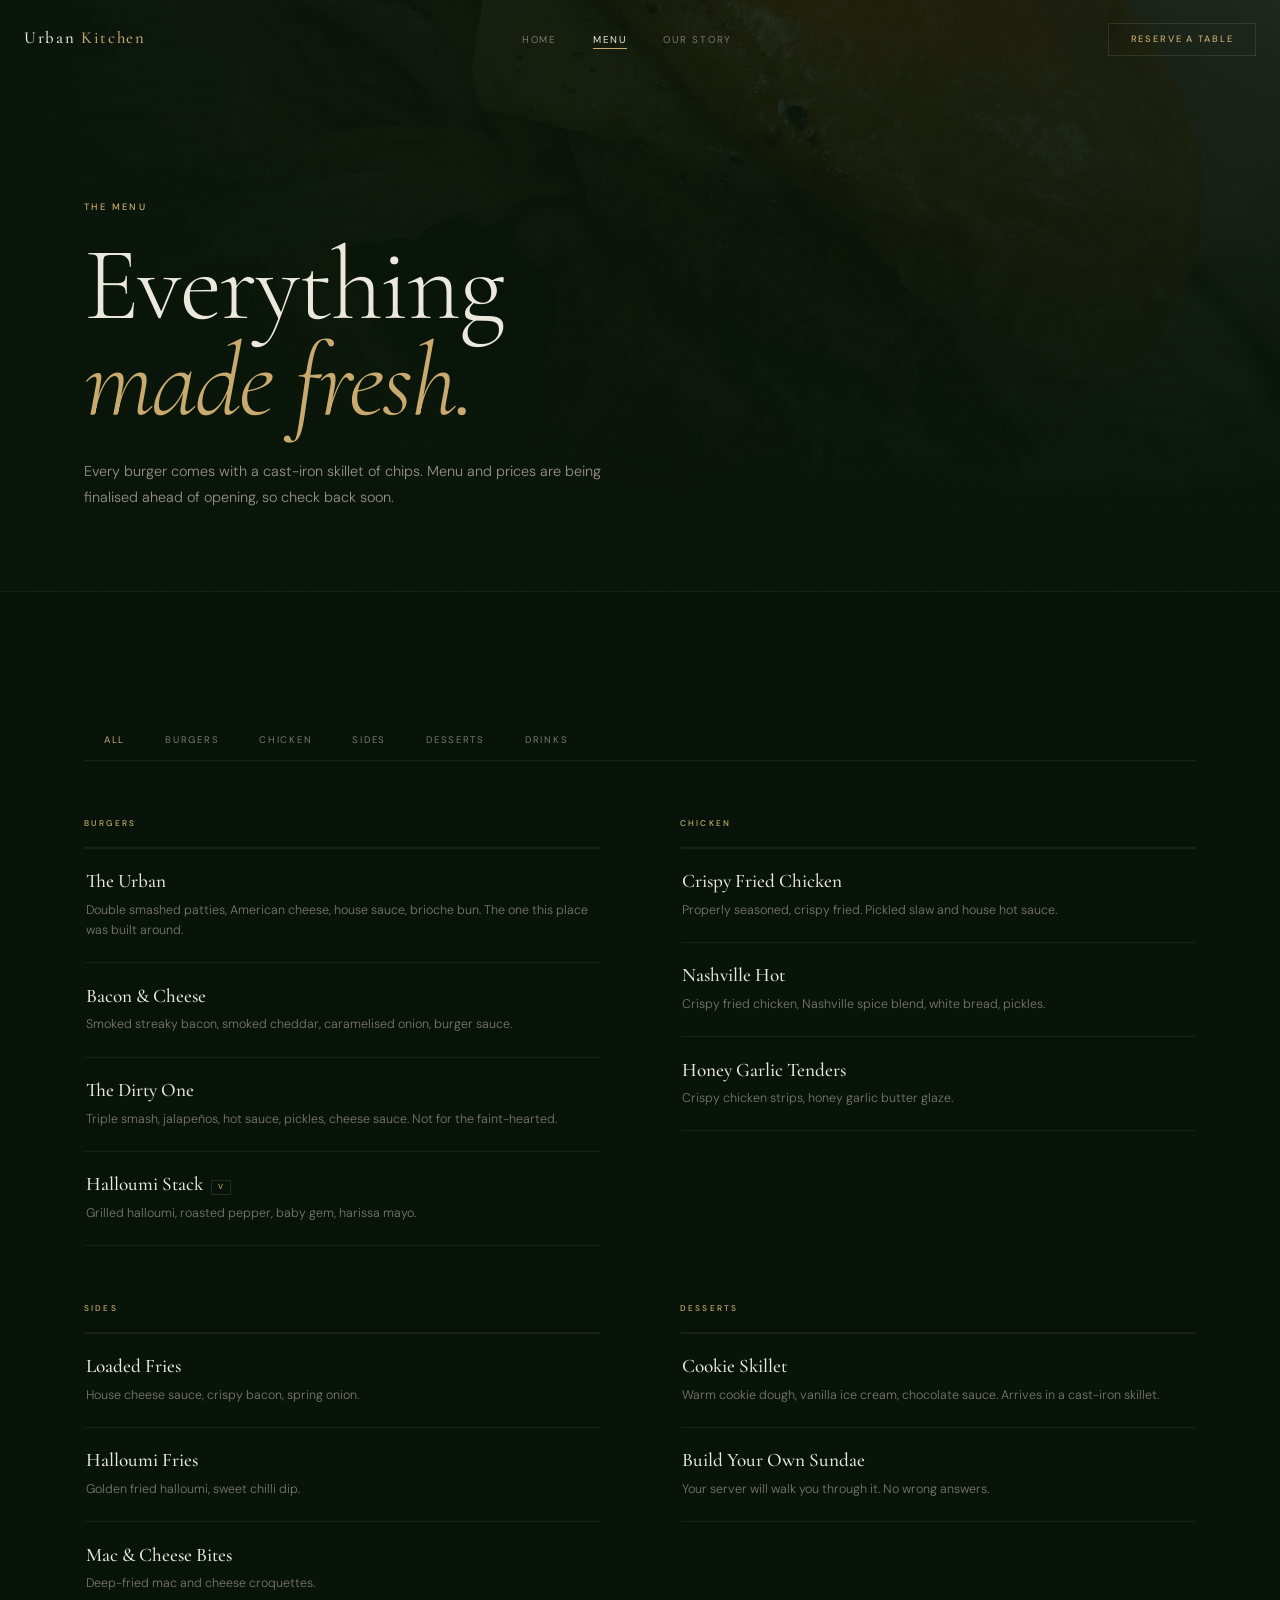
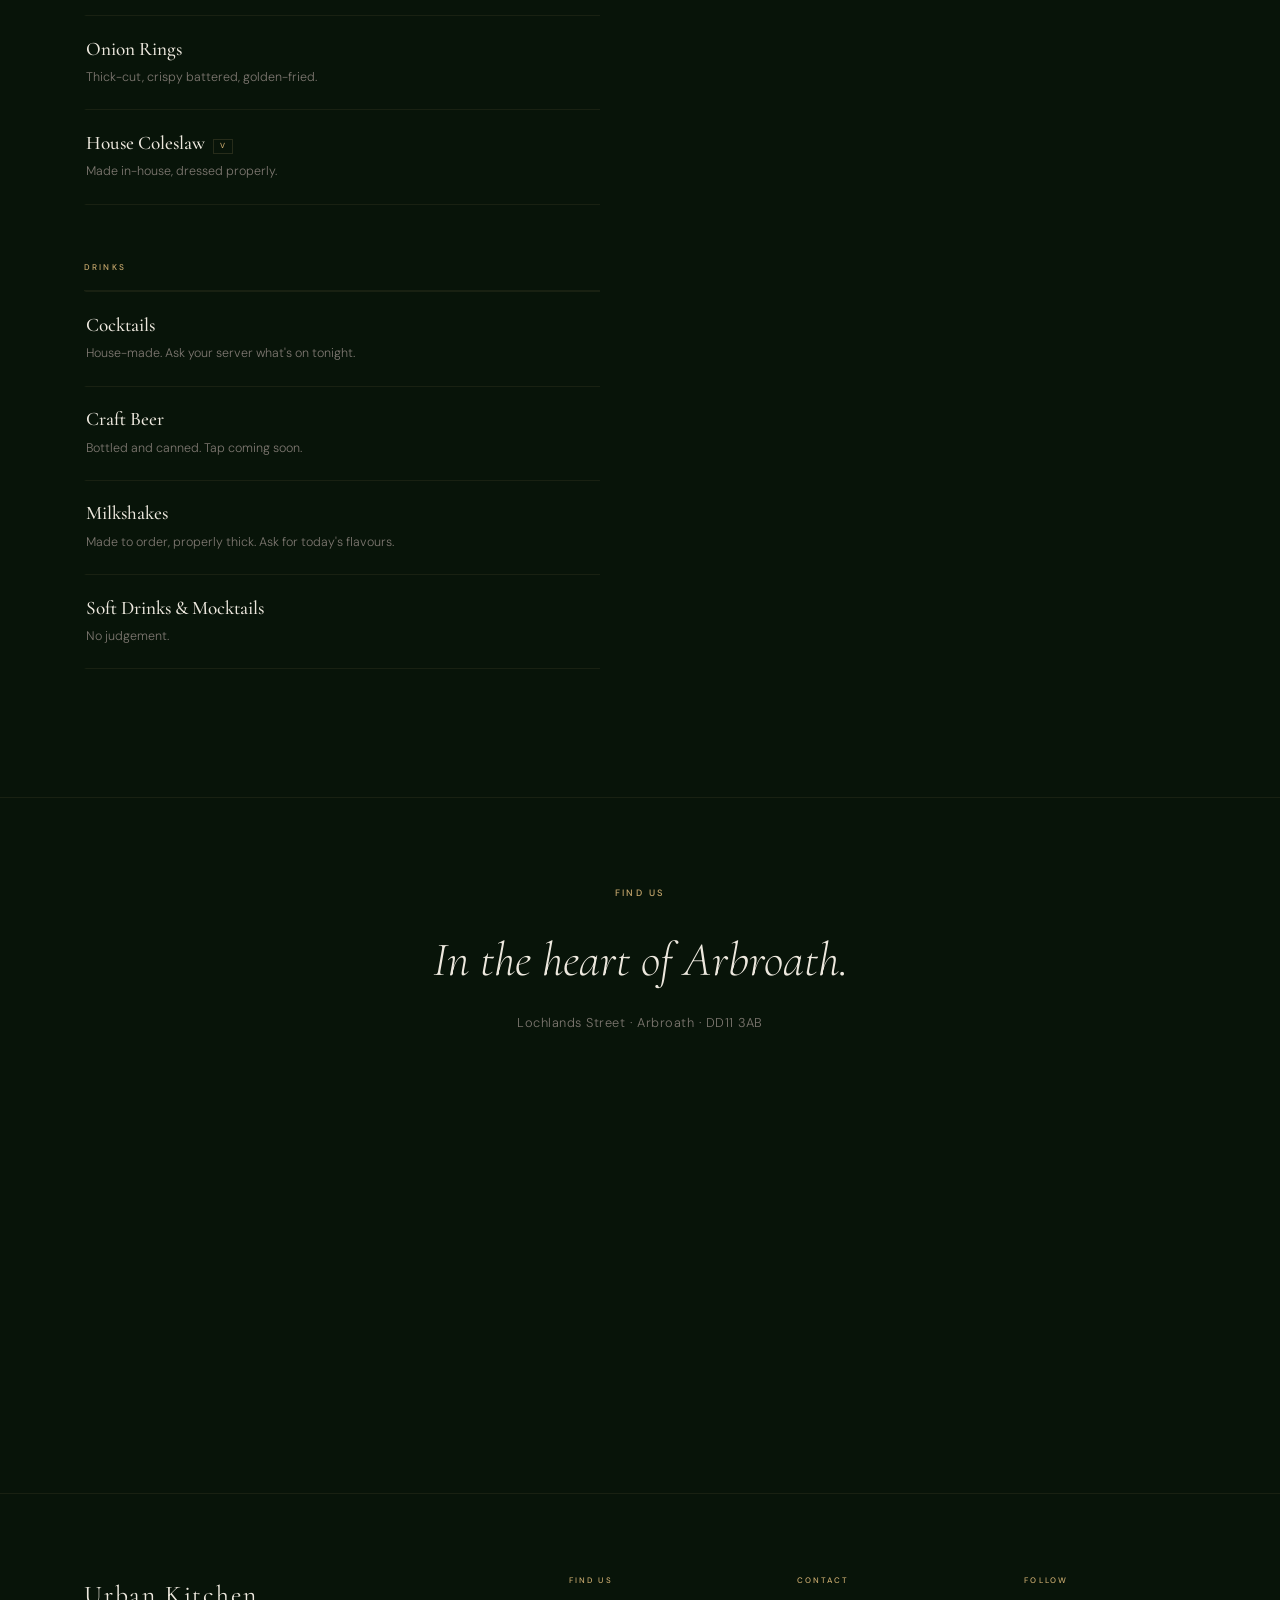
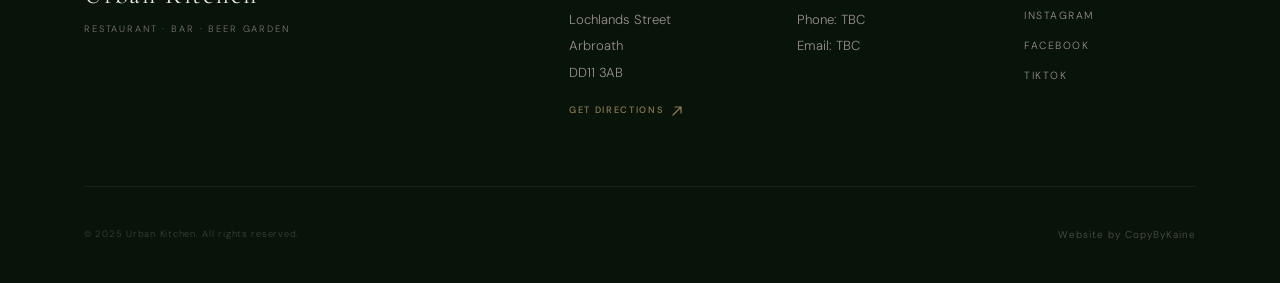
==== commit f3f380a7: "copy: remove 5% mince statement block and AI-tell em dashes - Delete the "5% mince / real ingredient" ====
--- a/menu.html
+++ b/menu.html
@@ -4,9 +4,9 @@
   <meta charset="UTF-8">
   <meta name="viewport" content="width=device-width, initial-scale=1.0">
   <meta name="robots" content="noindex, nofollow">
-  <meta name="description" content="The Urban Kitchen menu — smash burgers, crispy fried chicken, loaded fries, desserts and drinks. Arbroath.">
+  <meta name="description" content="The Urban Kitchen menu. Smash burgers, crispy fried chicken, loaded fries, desserts and drinks. Arbroath.">
   <meta name="theme-color" content="#081409">
-  <title>Menu — Urban Kitchen, Arbroath</title>
+  <title>Menu, Urban Kitchen, Arbroath</title>
 
   <link rel="preconnect" href="https://fonts.googleapis.com">
   <link rel="preconnect" href="https://fonts.gstatic.com" crossorigin>
@@ -50,9 +50,8 @@
         Everything<br><em>made fresh.</em>
       </h1>
       <p class="page-hero__sub fu">
-        5% mince, real ingredients, nothing frozen. Every burger comes with a
-        cast-iron skillet of chips. Menu and prices are being finalised ahead of
-        opening — check back soon.
+        Every burger comes with a cast-iron skillet of chips. Menu and prices
+        are being finalised ahead of opening, so check back soon.
       </p>
     </div>
   </header>
@@ -185,7 +184,7 @@
   </section>
 
 
-  <!-- MAP — find us -->
+  <!-- MAP, find us -->
   <section class="map-section" aria-labelledby="map-h2">
     <div class="container">
       <div class="map-section__hd">
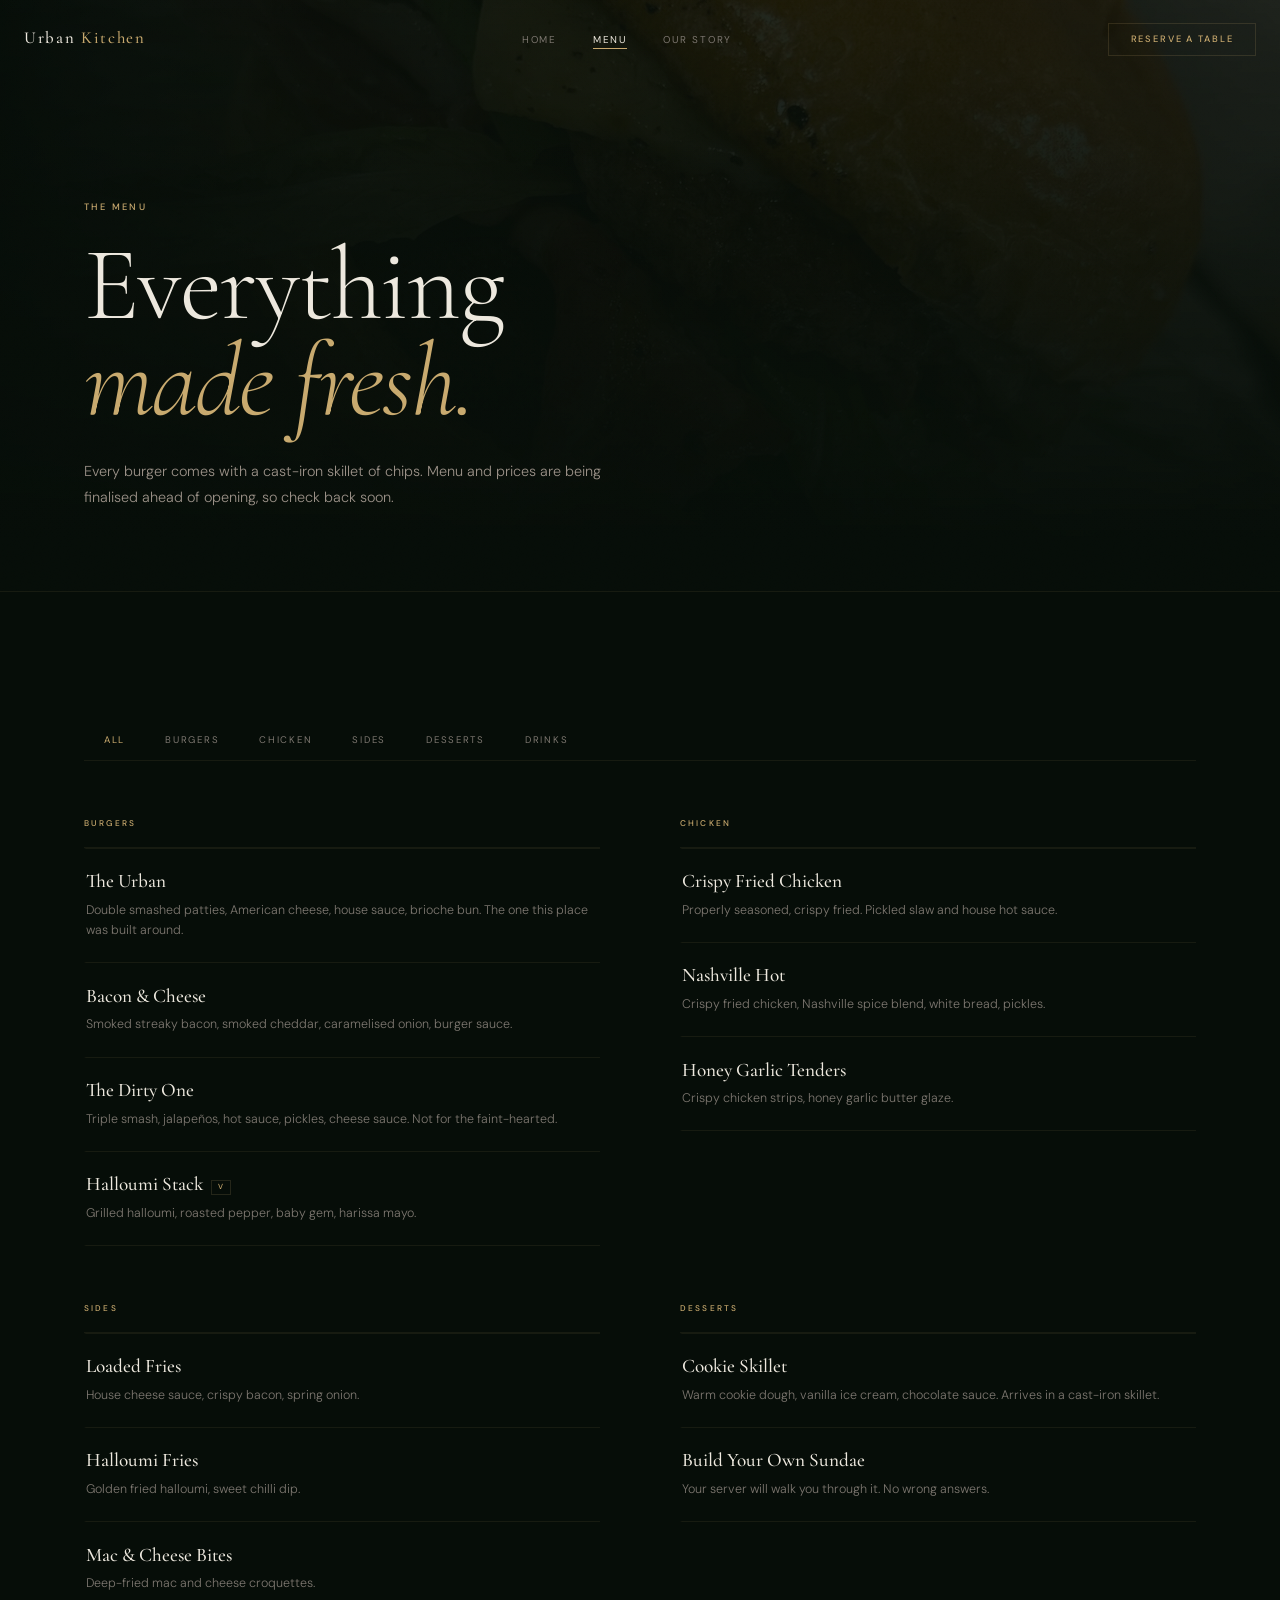
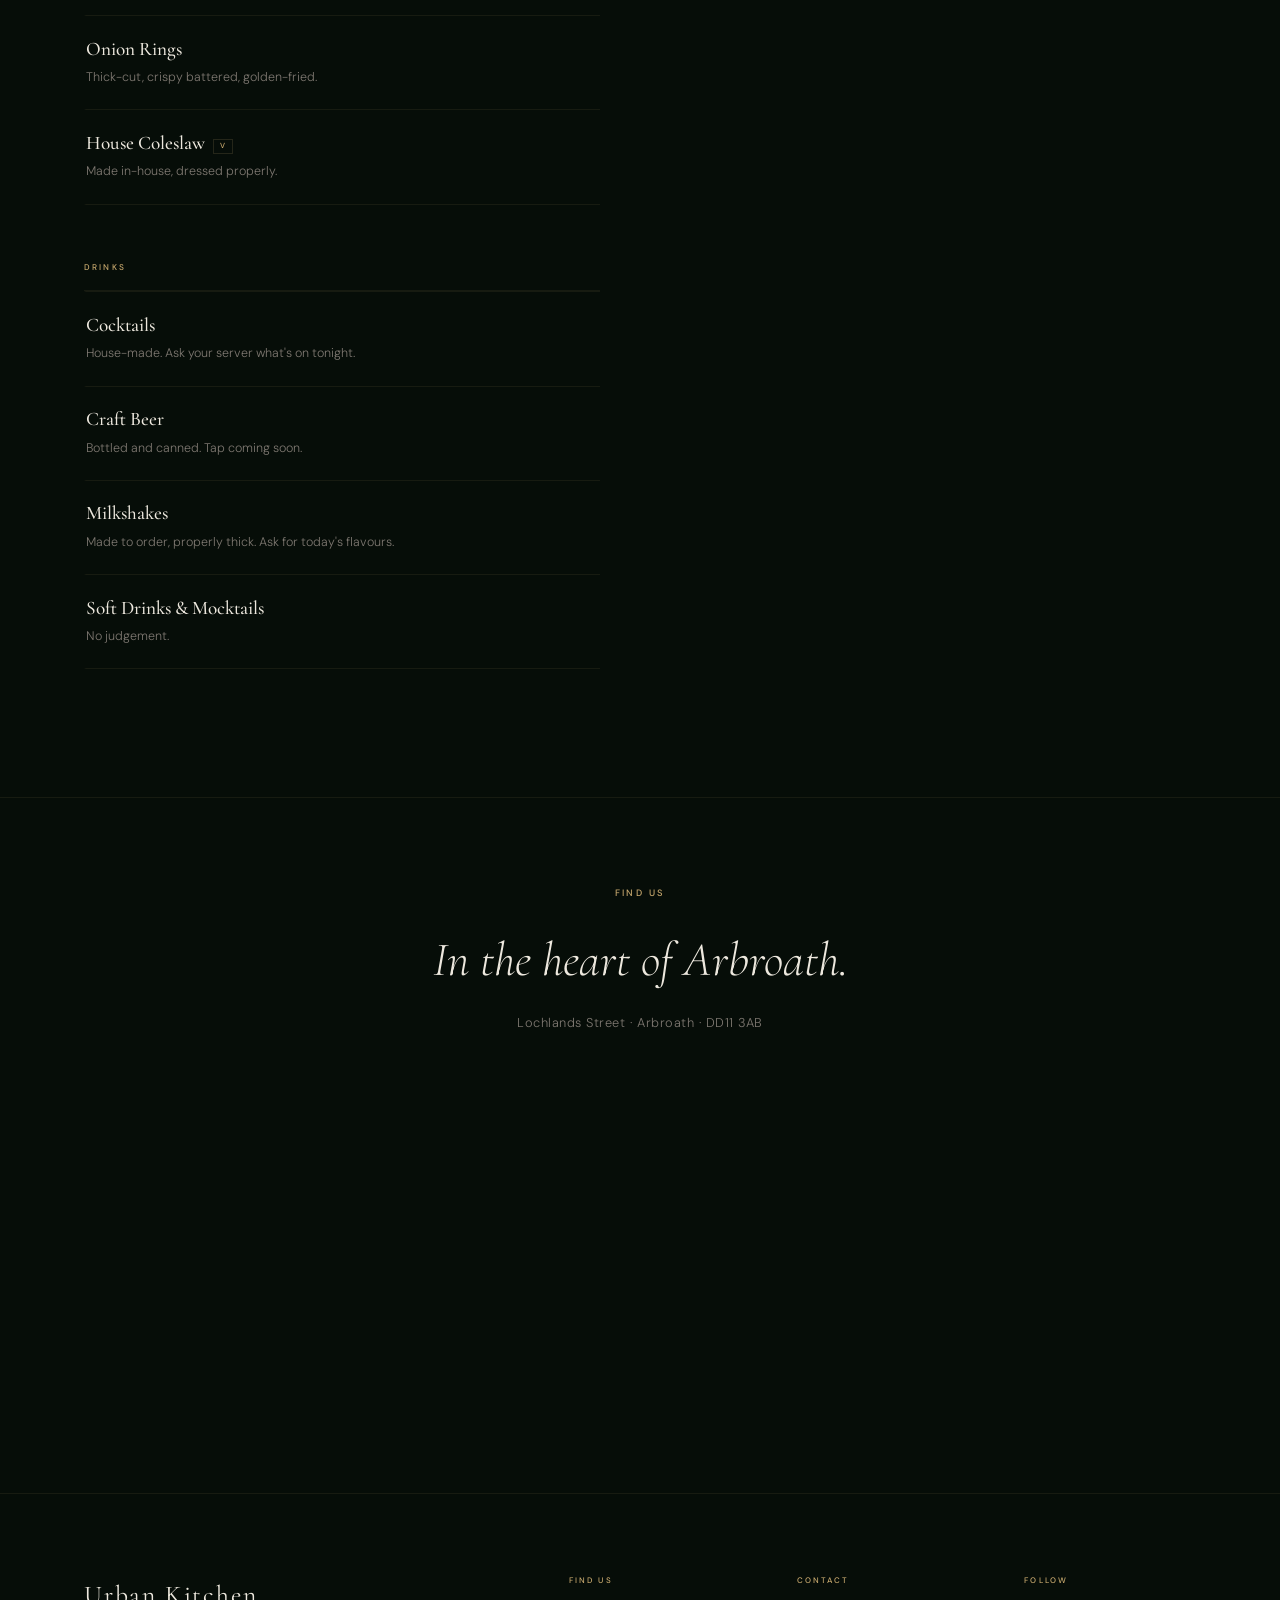
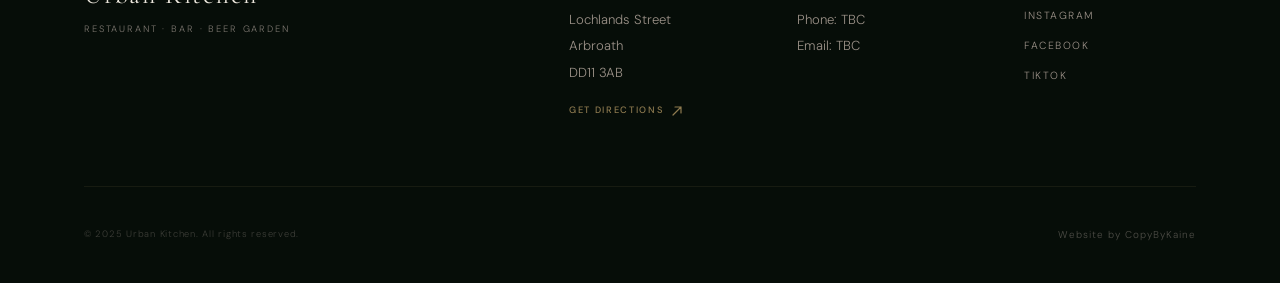
==== commit b23c6658: "theme: drop palette to borderline-black green #060D08 Green channel pulled way down so large surface" ====
--- a/menu.html
+++ b/menu.html
@@ -5,7 +5,7 @@
   <meta name="viewport" content="width=device-width, initial-scale=1.0">
   <meta name="robots" content="noindex, nofollow">
   <meta name="description" content="The Urban Kitchen menu. Smash burgers, crispy fried chicken, loaded fries, desserts and drinks. Arbroath.">
-  <meta name="theme-color" content="#081409">
+  <meta name="theme-color" content="#060D08">
   <title>Menu, Urban Kitchen, Arbroath</title>
 
   <link rel="preconnect" href="https://fonts.googleapis.com">
--- a/styles.css
+++ b/styles.css
@@ -3,9 +3,9 @@
        TOKENS
     ================================================ */
     :root {
-      --bg:          #081409;
-      --bg-raise:    #0C1D0E;
-      --bg-card:     #122A15;
+      --bg:          #060D08;
+      --bg-raise:    #0A130C;
+      --bg-card:     #0E1A11;
       --gold:        #C8A96E;
       --gold-dim:    rgba(200,169,110,0.08);
       --gold-border: rgba(200,169,110,0.16);
@@ -206,7 +206,7 @@
       border-bottom: 1px solid transparent;
     }
     .nav.scrolled {
-      background: rgba(8,20,9,.90);
+      background: rgba(6,13,8,.90);
       backdrop-filter: blur(18px);
       -webkit-backdrop-filter: blur(18px);
       padding-top: 1rem;
@@ -346,8 +346,8 @@
       inset: 0;
       will-change: transform;
       background:
-        radial-gradient(ellipse 90% 65% at 60% 30%, rgba(12,29,14,.78) 0%, transparent 65%),
-        radial-gradient(ellipse 110% 90% at 20% 80%, rgba(8,20,9,.85) 0%, transparent 55%),
+        radial-gradient(ellipse 90% 65% at 60% 30%, rgba(10,19,12,.78) 0%, transparent 65%),
+        radial-gradient(ellipse 110% 90% at 20% 80%, rgba(6,13,8,.85) 0%, transparent 55%),
         url('building exterior.png') center/cover no-repeat;
     }
     /* Bottom + left gradient overlay — pulls hero into page */
@@ -355,7 +355,7 @@
       position: absolute;
       inset: 0;
       background:
-        linear-gradient(to top,  var(--bg) 0%, rgba(8,20,9,.3) 38%, transparent 65%),
+        linear-gradient(to top,  var(--bg) 0%, rgba(6,13,8,.3) 38%, transparent 65%),
         linear-gradient(to right, var(--bg) 0%, transparent 55%);
       z-index: 1;
     }
@@ -1112,7 +1112,7 @@
       inset: 0;
       z-index: 1;
       background:
-        linear-gradient(to bottom, rgba(8,20,9,.6) 0%, var(--bg) 92%),
+        linear-gradient(to bottom, rgba(6,13,8,.6) 0%, var(--bg) 92%),
         linear-gradient(to right, var(--bg) 0%, transparent 60%);
     }
     .page-hero__inner { position: relative; z-index: 2; }
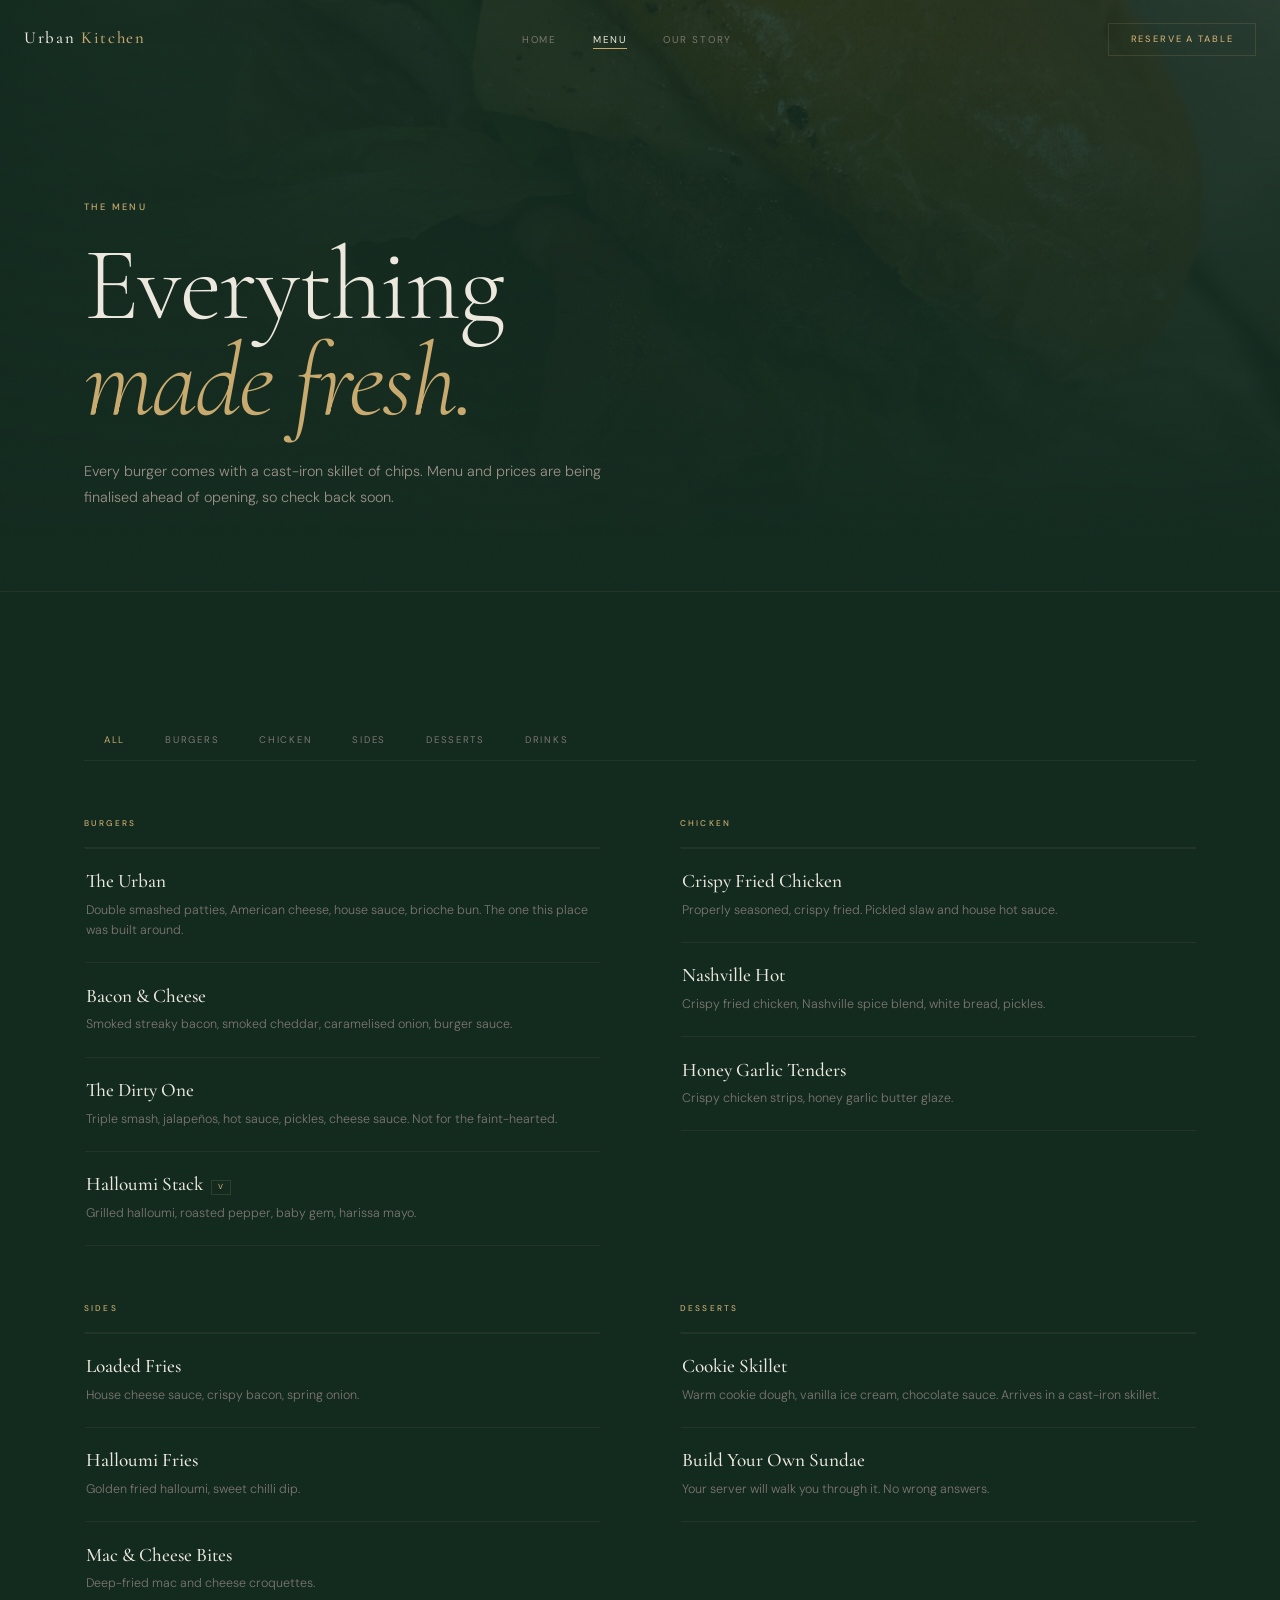
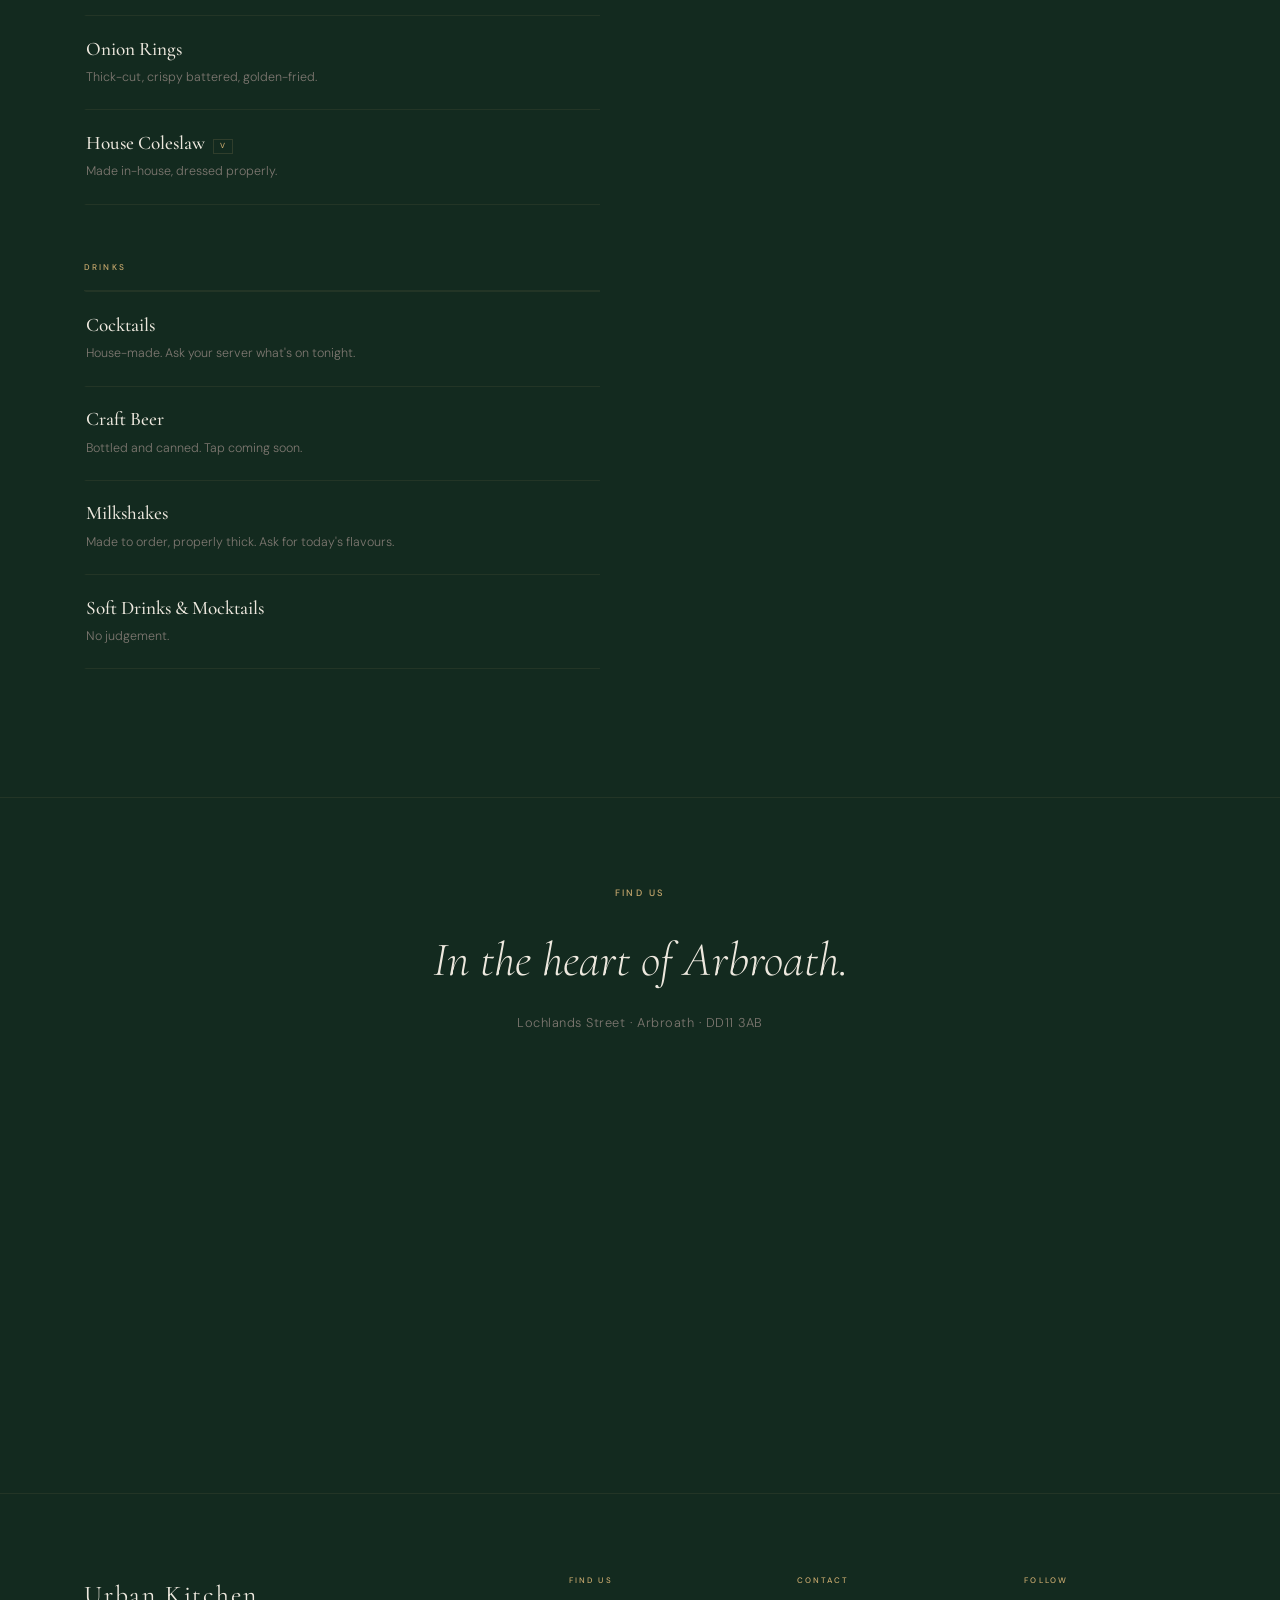
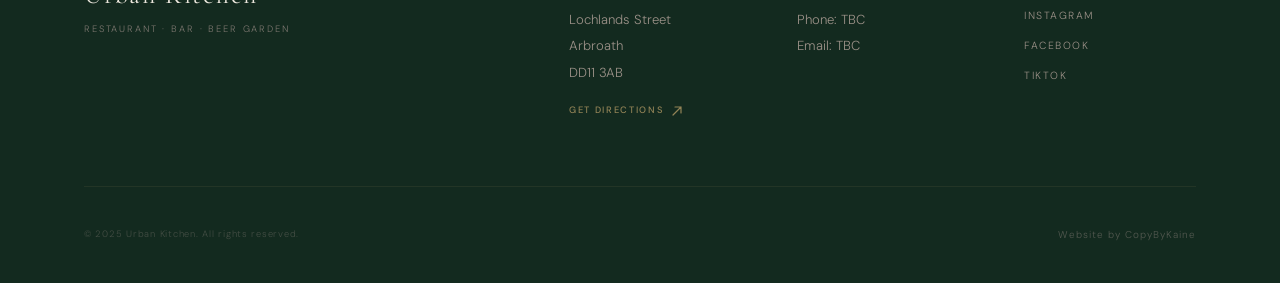
==== commit f563438d: "theme: match menu mock green #132A1F exactly Set background to Stacy's menu green #132A1F, with rais" ====
--- a/menu.html
+++ b/menu.html
@@ -5,7 +5,7 @@
   <meta name="viewport" content="width=device-width, initial-scale=1.0">
   <meta name="robots" content="noindex, nofollow">
   <meta name="description" content="The Urban Kitchen menu. Smash burgers, crispy fried chicken, loaded fries, desserts and drinks. Arbroath.">
-  <meta name="theme-color" content="#060D08">
+  <meta name="theme-color" content="#132A1F">
   <title>Menu, Urban Kitchen, Arbroath</title>
 
   <link rel="preconnect" href="https://fonts.googleapis.com">
--- a/styles.css
+++ b/styles.css
@@ -3,9 +3,9 @@
        TOKENS
     ================================================ */
     :root {
-      --bg:          #060D08;
-      --bg-raise:    #0A130C;
-      --bg-card:     #0E1A11;
+      --bg:          #132A1F;
+      --bg-raise:    #193728;
+      --bg-card:     #204735;
       --gold:        #C8A96E;
       --gold-dim:    rgba(200,169,110,0.08);
       --gold-border: rgba(200,169,110,0.16);
@@ -206,7 +206,7 @@
       border-bottom: 1px solid transparent;
     }
     .nav.scrolled {
-      background: rgba(6,13,8,.90);
+      background: rgba(19,42,31,.90);
       backdrop-filter: blur(18px);
       -webkit-backdrop-filter: blur(18px);
       padding-top: 1rem;
@@ -346,8 +346,8 @@
       inset: 0;
       will-change: transform;
       background:
-        radial-gradient(ellipse 90% 65% at 60% 30%, rgba(10,19,12,.78) 0%, transparent 65%),
-        radial-gradient(ellipse 110% 90% at 20% 80%, rgba(6,13,8,.85) 0%, transparent 55%),
+        radial-gradient(ellipse 90% 65% at 60% 30%, rgba(25,55,40,.78) 0%, transparent 65%),
+        radial-gradient(ellipse 110% 90% at 20% 80%, rgba(19,42,31,.85) 0%, transparent 55%),
         url('building exterior.png') center/cover no-repeat;
     }
     /* Bottom + left gradient overlay — pulls hero into page */
@@ -355,7 +355,7 @@
       position: absolute;
       inset: 0;
       background:
-        linear-gradient(to top,  var(--bg) 0%, rgba(6,13,8,.3) 38%, transparent 65%),
+        linear-gradient(to top,  var(--bg) 0%, rgba(19,42,31,.3) 38%, transparent 65%),
         linear-gradient(to right, var(--bg) 0%, transparent 55%);
       z-index: 1;
     }
@@ -1112,7 +1112,7 @@
       inset: 0;
       z-index: 1;
       background:
-        linear-gradient(to bottom, rgba(6,13,8,.6) 0%, var(--bg) 92%),
+        linear-gradient(to bottom, rgba(19,42,31,.6) 0%, var(--bg) 92%),
         linear-gradient(to right, var(--bg) 0%, transparent 60%);
     }
     .page-hero__inner { position: relative; z-index: 2; }
